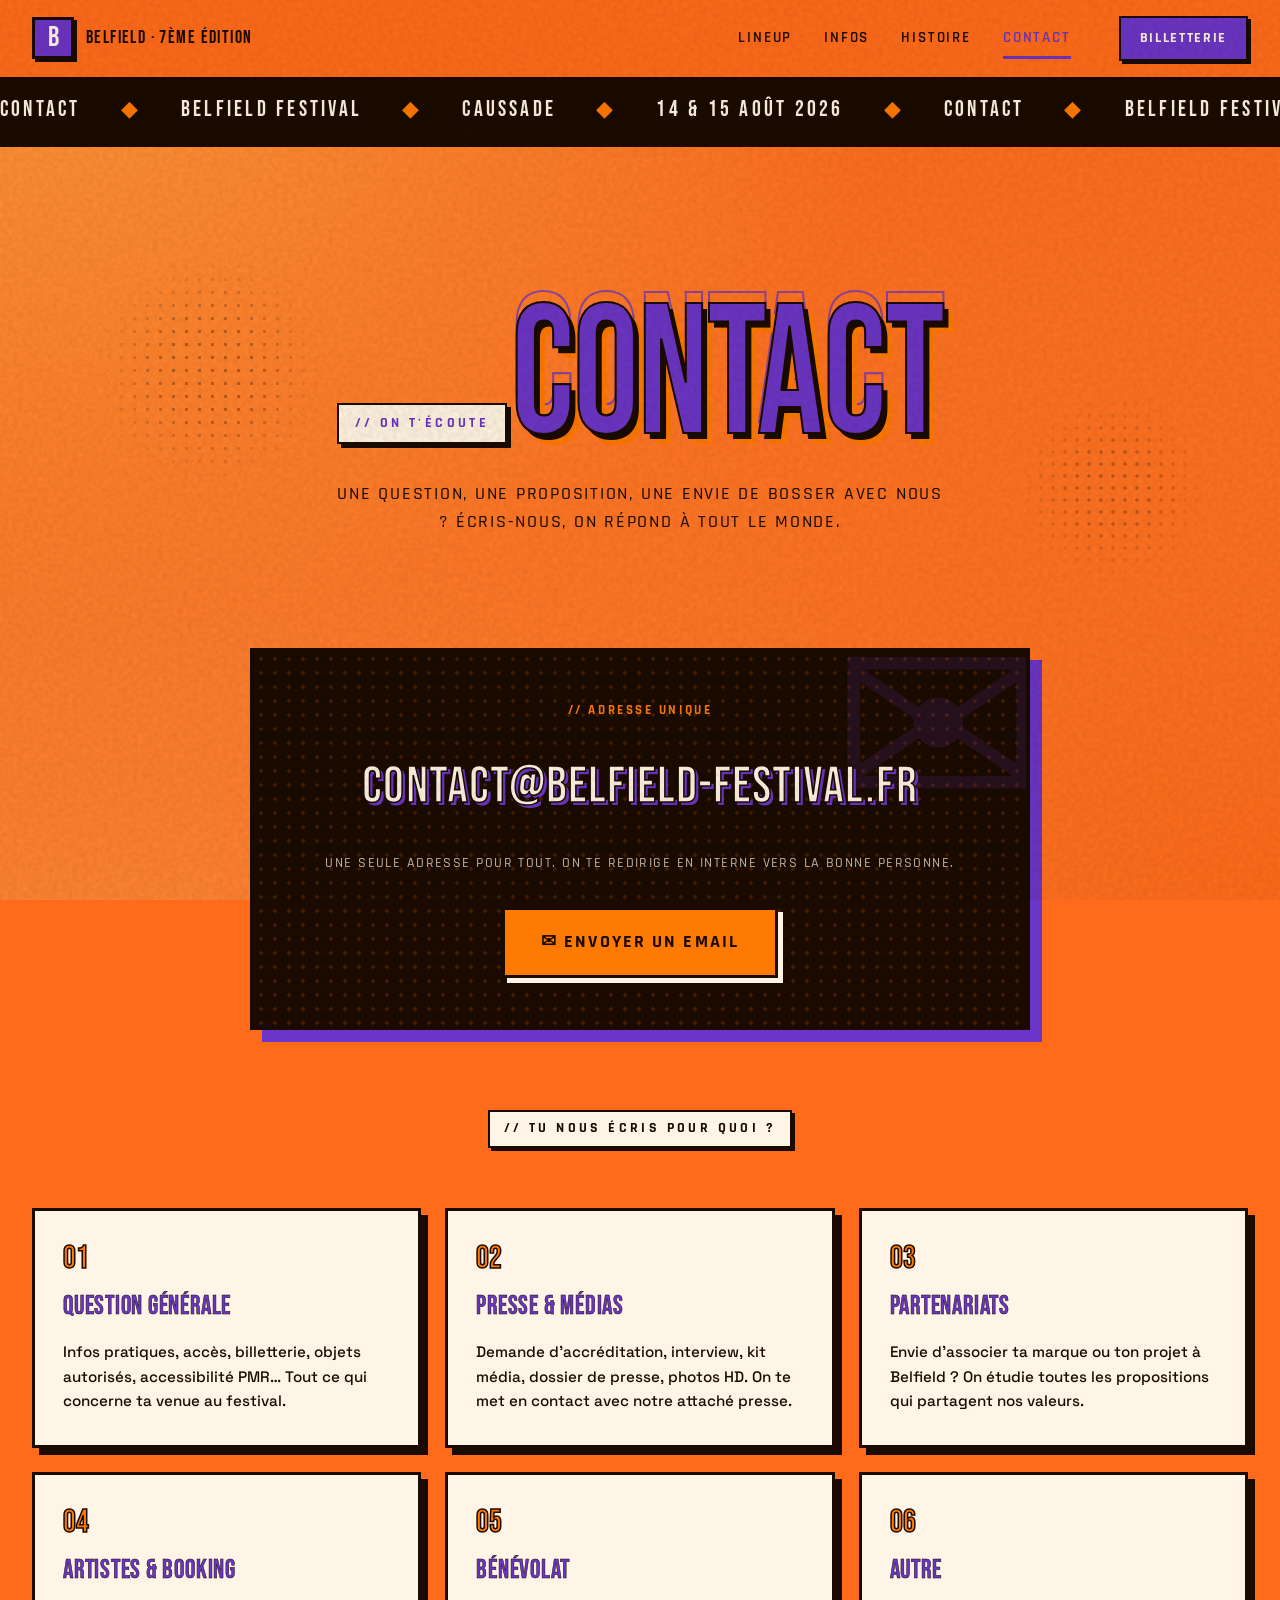
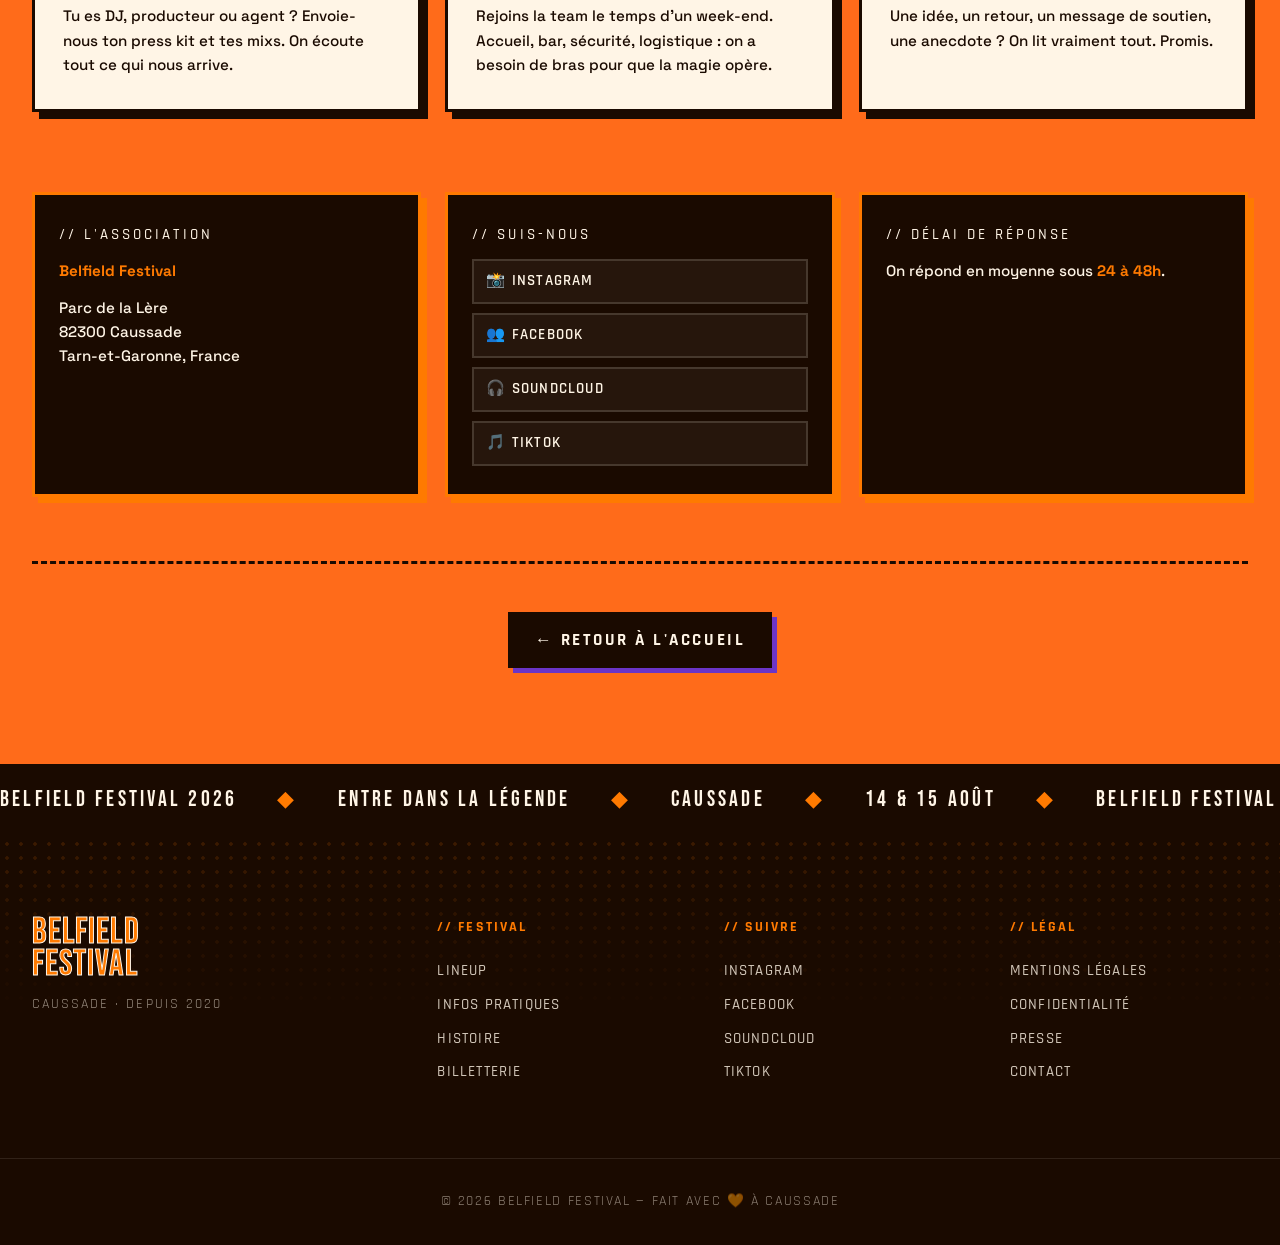
==== pages/contact.html @ ec62255e "SEO & new artistes" ====
<!DOCTYPE html>
<html lang="fr">
<head>
  <meta charset="UTF-8" />
  <meta name="viewport" content="width=device-width, initial-scale=1.0" />

  <!-- SEO Core -->
  <title>Contact Belfield Festival — Presse, partenariats & infos</title>
  <meta name="description" content="Contacte l'équipe du Belfield Festival : presse, partenariats, bookings artistes ou questions générales sur l'édition 2026 à Caussade. On te répond vite." />
  <meta name="robots" content="index, follow" />
  <link rel="canonical" href="https://belfield-festival.fr/pages/contact.html" />

  <!-- Open Graph -->
  <meta property="og:title" content="Contact Belfield Festival — Presse, partenariats & infos" />
  <meta property="og:description" content="Une question, un projet, un partenariat ? Contacte l'équipe du Belfield Festival 2026 à Caussade." />
  <meta property="og:image" content="https://belfield-festival.fr/affiche-og.jpg" />
  <meta property="og:url" content="https://belfield-festival.fr/pages/contact.html" />
  <meta property="og:type" content="website" />
  <meta property="og:site_name" content="Belfield Festival" />
  <meta property="og:locale" content="fr_FR" />

  <!-- Twitter Card -->
  <meta name="twitter:card" content="summary_large_image" />
  <meta name="twitter:title" content="Contact Belfield Festival — Presse, partenariats & infos" />
  <meta name="twitter:description" content="Une question, un projet, un partenariat ? Contacte l'équipe du Belfield Festival 2026." />
  <meta name="twitter:image" content="https://belfield-festival.fr/affiche-og.jpg" />

  <meta name="theme-color" content="#FF7A00" />
  <link rel="icon" type="image/png" href="/images/BELFIELD_logoGoogle.png" />
  <link rel="shortcut icon" type="image/png" href="/images/BELFIELD_logoGoogle.png" />
  <link rel="apple-touch-icon" href="/images/BELFIELD_logoGoogle.png" />

  <link rel="preconnect" href="https://fonts.googleapis.com" />
  <link rel="preconnect" href="https://fonts.gstatic.com" crossorigin />
  <link href="https://fonts.googleapis.com/css2?family=Bebas+Neue&family=Rajdhani:wght@500;600;700&family=Space+Grotesk:wght@400;500;600;700&display=swap" rel="stylesheet" />
  <link rel="stylesheet" href="../styles.css" />
  <link rel="stylesheet" href="contact.css" />

  <script type="application/ld+json">
  {
    "@context": "https://schema.org",
    "@type": "BreadcrumbList",
    "itemListElement": [
      { "@type": "ListItem", "position": 1, "name": "Accueil", "item": "https://belfield-festival.fr/" },
      { "@type": "ListItem", "position": 2, "name": "Contact", "item": "https://belfield-festival.fr/pages/contact.html" }
    ]
  }
  </script>
</head>
<body class="contact-page">

  <div class="grain" aria-hidden="true"></div>

  <!-- Header -->
  <header class="site-header scrolled" id="header">
    <a href="../index.html" class="logo">
      <span class="logo-mark">B</span>
      <span class="logo-text">Belfield · 7ème Édition</span>
    </a>
    <nav class="nav" id="nav">
      <a href="../index.html#lineup">Lineup</a>
      <a href="infos.html">Infos</a>
      <a href="histoire.html">Histoire</a>
      <a href="contact.html" class="active">Contact</a>
    </nav>
    <a href="https://shotgun.live/fr/festivals/belfield-festival-2026" class="btn btn-primary btn-sm">Billetterie</a>
    <button class="burger" aria-label="Menu" id="burger">
      <span></span><span></span><span></span>
    </button>
  </header>

  <!-- Top marquee -->
  <div class="marquee marquee-top" aria-hidden="true">
    <div class="marquee-track">
      <span>Contact</span><span class="dot">◆</span>
      <span>Belfield Festival</span><span class="dot">◆</span>
      <span>Caussade</span><span class="dot">◆</span>
      <span>14 & 15 Août 2026</span><span class="dot">◆</span>
      <span>Contact</span><span class="dot">◆</span>
      <span>Belfield Festival</span><span class="dot">◆</span>
      <span>Caussade</span><span class="dot">◆</span>
      <span>14 & 15 Août 2026</span><span class="dot">◆</span>
    </div>
  </div>

  <!-- Hero contact -->
  <section class="contact-hero">
    <div class="container narrow">
      <p class="eyebrow">// On t'écoute</p>
      <h1 class="contact-title">
        <span class="title-ghost">Contact</span>
        <span class="title-main">Contact</span>
      </h1>
      <p class="contact-subtitle">Une question, une proposition, une envie de bosser avec nous ? Écris-nous, on répond à tout le monde.</p>
    </div>
  </section>

  <!-- Mail card + reasons -->
  <section class="contact-main">
    <div class="container">

      <div class="mail-card">
        <div class="mail-card-inner">
          <p class="mail-eyebrow">// Adresse unique</p>
          <a href="mailto:contact@belfield-festival.fr" class="mail-link">
            contact@belfield-festival.fr
          </a>
          <p class="mail-note">Une seule adresse pour tout. On te redirige en interne vers la bonne personne.</p>
          <a href="mailto:contact@belfield-festival.fr" class="btn btn-primary btn-lg">✉ Envoyer un email</a>
        </div>
      </div>

      <div class="reasons-header">
        <p class="section-label">// Tu nous écris pour quoi ?</p>
      </div>

      <div class="reasons-grid">
        <article class="reason-card">
          <div class="reason-num">01</div>
          <h3>Question générale</h3>
          <p>Infos pratiques, accès, billetterie, objets autorisés, accessibilité PMR… Tout ce qui concerne ta venue au festival.</p>
        </article>

        <article class="reason-card">
          <div class="reason-num">02</div>
          <h3>Presse &amp; médias</h3>
          <p>Demande d'accréditation, interview, kit média, dossier de presse, photos HD. On te met en contact avec notre attaché presse.</p>
        </article>

        <article class="reason-card">
          <div class="reason-num">03</div>
          <h3>Partenariats</h3>
          <p>Envie d'associer ta marque ou ton projet à Belfield ? On étudie toutes les propositions qui partagent nos valeurs.</p>
        </article>

        <article class="reason-card">
          <div class="reason-num">04</div>
          <h3>Artistes &amp; booking</h3>
          <p>Tu es DJ, producteur ou agent ? Envoie-nous ton press kit et tes mixs. On écoute tout ce qui nous arrive.</p>
        </article>

        <article class="reason-card">
          <div class="reason-num">05</div>
          <h3>Bénévolat</h3>
          <p>Rejoins la team le temps d'un week-end. Accueil, bar, sécurité, logistique : on a besoin de bras pour que la magie opère.</p>
        </article>

        <article class="reason-card">
          <div class="reason-num">06</div>
          <h3>Autre</h3>
          <p>Une idée, un retour, un message de soutien, une anecdote ? On lit vraiment tout. Promis.</p>
        </article>
      </div>

      <!-- Infos pratiques asso + socials -->
      <div class="contact-extras">
        <div class="extra-card">
          <p class="extra-title">// L'association</p>
          <p><strong>Belfield Festival</strong></p>
          <p>Parc de la Lère<br/>82300 Caussade<br/>Tarn-et-Garonne, France</p>
        </div>

        <div class="extra-card">
          <p class="extra-title">// Suis-nous</p>
          <div class="socials">
            <a href="https://www.instagram.com/belfield.festival/" target="_blank" rel="noopener">📸 Instagram</a>
            <a href="https://www.facebook.com/p/Belfield-Events-100092731103925/" target="_blank" rel="noopener">👥 Facebook</a>
            <a href="#" target="_blank" rel="noopener">🎧 SoundCloud</a>
            <a href="#" target="_blank" rel="noopener">🎵 TikTok</a>
          </div>
        </div>

        <div class="extra-card">
          <p class="extra-title">// Délai de réponse</p>
          <p>On répond en moyenne sous <strong>24 à 48h</strong>.</p>
        </div>
      </div>

      <div class="contact-footer-note">
        <a href="../index.html" class="link-arrow">← Retour à l'accueil</a>
      </div>

    </div>
  </section>

  <!-- Marquee bottom -->
  <div class="marquee marquee-bottom" aria-hidden="true">
    <div class="marquee-track">
      <span>Belfield Festival 2026</span><span class="dot">◆</span>
      <span>Entre dans la légende</span><span class="dot">◆</span>
      <span>Caussade</span><span class="dot">◆</span>
      <span>14 & 15 Août</span><span class="dot">◆</span>
      <span>Belfield Festival 2026</span><span class="dot">◆</span>
      <span>Entre dans la légende</span><span class="dot">◆</span>
      <span>Caussade</span><span class="dot">◆</span>
      <span>14 & 15 Août</span><span class="dot">◆</span>
    </div>
  </div>

  <!-- Footer -->
  <footer class="site-footer">
    <div class="container footer-grid">
      <div class="footer-brand">
        <p class="footer-logo">Belfield<br/>Festival</p>
        <p class="footer-tag">Caussade · depuis 2020</p>
      </div>
      <div>
        <p class="footer-title">// Festival</p>
        <a href="../index.html#lineup">Lineup</a>
        <a href="infos.html">Infos pratiques</a>
        <a href="histoire.html">Histoire</a>
        <a href="https://shotgun.live/fr/festivals/belfield-festival-2026">Billetterie</a>
      </div>
      <div>
        <p class="footer-title">// Suivre</p>
        <a href="https://www.instagram.com/belfield.festival/">Instagram</a>
        <a href="https://www.facebook.com/p/Belfield-Events-100092731103925/">Facebook</a>
        <a href="#">SoundCloud</a>
        <a href="#">TikTok</a>
      </div>
      <div>
        <p class="footer-title">// Légal</p>
        <a href="mentions-legales.html">Mentions légales</a>
        <a href="mentions-legales.html#confidentialite">Confidentialité</a>
        <a href="presse.html">Presse</a>
        <a href="contact.html">Contact</a>
      </div>
    </div>
    <div class="footer-bottom">
      <p>© 2026 Belfield Festival — Fait avec 🧡 à Caussade</p>
    </div>
  </footer>

  <script>
    const header = document.getElementById('header');
    window.addEventListener('scroll', () => {
      header.classList.toggle('scrolled', window.scrollY > 20);
    });
    const burger = document.getElementById('burger');
    const nav = document.getElementById('nav');
    burger.addEventListener('click', () => {
      nav.classList.toggle('open');
      burger.classList.toggle('open');
    });
    nav.addEventListener('click', e => {
      if (e.target.tagName === 'A') { nav.classList.remove('open'); burger.classList.remove('open'); }
    });
  </script>
</body>
</html>
---- styles.css ----
:root {
  --color-primary: #FF7A00;
  --color-primary-dark: #FF6B1A;
  --color-primary-light: #FF9A3C;
  --color-secondary: #6B35C8;
  --color-secondary-deep: #4A1B8F;
  --color-bg: #FF6B1A;
  --color-bg-warm: #FF8533;
  --color-cream: #FFF5E6;
  --color-cream-dark: #FFE8C7;
  --color-ink: #1A0A00;
  --color-text-muted: rgba(26, 10, 0, 0.65);

  --font-display: 'Bebas Neue', 'Rajdhani', 'Impact', sans-serif;
  --font-accent: 'Rajdhani', sans-serif;
  --font-body: 'Space Grotesk', 'Inter', -apple-system, sans-serif;

  --max-width: 1280px;
  --gutter: 2rem;

  --ease: cubic-bezier(0.22, 1, 0.36, 1);
  --bounce: cubic-bezier(0.68, -0.55, 0.27, 1.55);
}

*, *::before, *::after { box-sizing: border-box; }
html { scroll-behavior: smooth; }

body {
  margin: 0;
  font-family: var(--font-body);
  color: var(--color-ink);
  background: var(--color-bg);
  background-image:
    radial-gradient(ellipse at top left, var(--color-primary-light) 0%, transparent 50%),
    radial-gradient(ellipse at bottom right, var(--color-primary-dark) 0%, transparent 60%),
    linear-gradient(180deg, var(--color-bg) 0%, var(--color-bg-warm) 100%);
  background-attachment: fixed;
  font-size: 16px;
  line-height: 1.6;
  -webkit-font-smoothing: antialiased;
  overflow-x: hidden;
}

img { max-width: 100%; display: block; }
a { color: inherit; text-decoration: none; }
button { font-family: inherit; cursor: pointer; border: 0; background: none; }

/* Accessible / SEO text, visually hidden */
.sr-only {
  position: absolute;
  width: 1px;
  height: 1px;
  padding: 0;
  margin: -1px;
  overflow: hidden;
  clip: rect(0, 0, 0, 0);
  white-space: nowrap;
  border: 0;
}

/* ============ Grain overlay ============ */
.grain {
  position: fixed;
  inset: 0;
  pointer-events: none;
  z-index: 200;
  opacity: 0.18;
  mix-blend-mode: multiply;
  background-image: url("data:image/svg+xml,%3Csvg viewBox='0 0 200 200' xmlns='http://www.w3.org/2000/svg'%3E%3Cfilter id='n'%3E%3CfeTurbulence type='fractalNoise' baseFrequency='0.9' numOctaves='3' stitchTiles='stitch'/%3E%3CfeColorMatrix values='0 0 0 0 0.1 0 0 0 0 0.04 0 0 0 0 0 0 0 0 0.8 0'/%3E%3C/filter%3E%3Crect width='100%25' height='100%25' filter='url(%23n)'/%3E%3C/svg%3E");
}

/* ============ Halftone patterns ============ */
.halftone {
  position: absolute;
  pointer-events: none;
  background-image: radial-gradient(circle, var(--color-ink) 1.8px, transparent 2px);
  background-size: 12px 12px;
  opacity: 0.35;
  z-index: 1;
}
.halftone-tl {
  top: -20px; left: -20px;
  width: 45%;
  height: 180px;
  mask-image: linear-gradient(135deg, black 0%, transparent 80%);
  -webkit-mask-image: linear-gradient(135deg, black 0%, transparent 80%);
}
.halftone-br {
  bottom: 0; right: 0;
  width: 40%;
  height: 200px;
  mask-image: linear-gradient(-45deg, black 0%, transparent 80%);
  -webkit-mask-image: linear-gradient(-45deg, black 0%, transparent 80%);
}
.halftone-tickets {
  top: 0; right: 0;
  width: 50%;
  height: 100%;
  opacity: 0.15;
  background-image: radial-gradient(circle, var(--color-cream) 1.8px, transparent 2px);
  mask-image: linear-gradient(-45deg, black 0%, transparent 70%);
  -webkit-mask-image: linear-gradient(-45deg, black 0%, transparent 70%);
}

.container {
  max-width: var(--max-width);
  margin: 0 auto;
  padding: 0 var(--gutter);
  position: relative;
}
.container.narrow { max-width: 880px; }
.center { text-align: center; }

/* ============ Typography ============ */
.section-label {
  font-family: var(--font-accent);
  font-size: 0.85rem;
  font-weight: 700;
  text-transform: uppercase;
  letter-spacing: 0.25em;
  color: var(--color-ink);
  margin: 0 0 1.25rem;
  display: inline-block;
  padding: 0.4rem 0.9rem;
  background: var(--color-cream);
  border: 2px solid var(--color-ink);
  box-shadow: 3px 3px 0 var(--color-ink);
}
.section-label.gold {
  color: var(--color-primary);
  background: var(--color-ink);
  border-color: var(--color-primary);
  box-shadow: 3px 3px 0 var(--color-primary);
}

.section-title {
  font-family: var(--font-display);
  font-size: clamp(3rem, 7vw, 6rem);
  line-height: 0.88;
  letter-spacing: 0.01em;
  margin: 0 0 2rem;
  font-weight: 400;
  color: var(--color-secondary);
  text-transform: uppercase;
  -webkit-text-stroke: 2px var(--color-ink);
  text-shadow:
    4px 4px 0 var(--color-ink),
    8px 8px 0 var(--color-primary);
}
.section-title.huge { font-size: clamp(3.5rem, 9vw, 8rem); }
.section-title.light {
  color: var(--color-cream);
  text-shadow: 4px 4px 0 var(--color-secondary-deep);
}

.lead {
  font-size: 1.15rem;
  line-height: 1.65;
  color: var(--color-ink);
  margin: 0 0 1.5rem;
  font-weight: 500;
}
.lead.light { color: var(--color-cream); }
.lead strong { color: var(--color-secondary); font-weight: 700; }

.eyebrow {
  font-family: var(--font-accent);
  font-size: 0.85rem;
  font-weight: 700;
  text-transform: uppercase;
  letter-spacing: 0.25em;
  margin: 0 0 2rem;
  color: var(--color-secondary);
  display: inline-block;
  padding: 0.5rem 1rem;
  background: var(--color-cream);
  border: 2px solid var(--color-ink);
  box-shadow: 4px 4px 0 var(--color-ink);
}

.section-header { margin-bottom: 3.5rem; }
.section-footer { margin-top: 3rem; text-align: center; }

.link-arrow {
  font-family: var(--font-accent);
  font-weight: 700;
  font-size: 1.05rem;
  text-transform: uppercase;
  letter-spacing: 0.15em;
  padding: 0.75rem 1.5rem;
  background: var(--color-ink);
  color: var(--color-cream);
  border: 3px solid var(--color-ink);
  box-shadow: 5px 5px 0 var(--color-secondary);
  display: inline-block;
  transition: all 0.2s var(--ease);
}
.link-arrow:hover {
  transform: translate(-2px, -2px);
  box-shadow: 7px 7px 0 var(--color-secondary);
}

/* ============ Buttons ============ */
.btn {
  display: inline-flex;
  align-items: center;
  justify-content: center;
  gap: 0.5rem;
  padding: 1rem 1.75rem;
  font-family: var(--font-accent);
  font-size: 1rem;
  font-weight: 700;
  text-transform: uppercase;
  letter-spacing: 0.12em;
  border: 3px solid var(--color-ink);
  transition: all 0.2s var(--ease);
  white-space: nowrap;
  position: relative;
}
.btn-sm { padding: 0.6rem 1.2rem; font-size: 0.85rem; border-width: 2px; }
.btn-lg { padding: 1.15rem 2.25rem; font-size: 1.1rem; }

.btn-primary {
  background: var(--color-secondary);
  color: var(--color-cream);
  box-shadow: 5px 5px 0 var(--color-ink);
}
.btn-primary:hover {
  transform: translate(-2px, -2px);
  box-shadow: 7px 7px 0 var(--color-ink);
}
.btn-primary.btn-sm { box-shadow: 3px 3px 0 var(--color-ink); }
.btn-primary.btn-sm:hover { box-shadow: 5px 5px 0 var(--color-ink); }

.btn-outline {
  background: transparent;
  color: var(--color-ink);
  box-shadow: 5px 5px 0 var(--color-secondary);
}
.btn-outline:hover {
  background: var(--color-ink);
  color: var(--color-cream);
  transform: translate(-2px, -2px);
  box-shadow: 7px 7px 0 var(--color-secondary);
}

.btn-accent {
  background: var(--color-primary);
  color: var(--color-ink);
  box-shadow: 5px 5px 0 var(--color-cream);
}
.btn-accent:hover {
  transform: translate(-2px, -2px);
  box-shadow: 7px 7px 0 var(--color-cream);
}

/* ============ Header ============ */
.site-header {
  position: fixed;
  top: 0; left: 0; right: 0;
  z-index: 100;
  display: flex;
  align-items: center;
  justify-content: space-between;
  gap: 1.5rem;
  padding: 1rem var(--gutter);
  transition: all 0.3s var(--ease);
}
.site-header.scrolled {
  background: var(--color-bg);
  border-bottom: 3px solid var(--color-ink);
  padding: 0.6rem var(--gutter);
  box-shadow: 0 4px 0 rgba(26, 10, 0, 0.15);
}

.logo {
  display: flex;
  align-items: center;
  gap: 0.75rem;
}
.logo-mark {
  width: 42px; height: 42px;
  display: inline-flex;
  align-items: center; justify-content: center;
  background: var(--color-secondary);
  color: var(--color-cream);
  font-family: var(--font-display);
  font-size: 1.75rem;
  border: 3px solid var(--color-ink);
  box-shadow: 3px 3px 0 var(--color-ink);
}
.logo-text {
  font-family: var(--font-display);
  font-size: 1.1rem;
  letter-spacing: 0.08em;
  text-transform: uppercase;
  color: var(--color-ink);
}

.nav {
  display: flex;
  gap: 2rem;
  margin-left: auto;
  margin-right: 1.5rem;
}
.nav a {
  font-family: var(--font-accent);
  font-size: 0.95rem;
  font-weight: 600;
  text-transform: uppercase;
  letter-spacing: 0.12em;
  padding: 0.4rem 0;
  position: relative;
  color: var(--color-ink);
}
.nav a::after {
  content: '';
  position: absolute;
  left: 0; bottom: -2px;
  width: 0; height: 3px;
  background: var(--color-secondary);
  transition: width 0.3s var(--ease);
}
.nav a:hover::after { width: 100%; }

.burger {
  display: none;
  flex-direction: column;
  gap: 5px;
  width: 32px;
  padding: 4px;
  z-index: 102;
}
.burger span {
  height: 3px;
  background: var(--color-ink);
  width: 100%;
  transition: all 0.3s var(--ease);
}
.burger.open span:nth-child(1) { transform: translateY(8px) rotate(45deg); }
.burger.open span:nth-child(2) { opacity: 0; }
.burger.open span:nth-child(3) { transform: translateY(-8px) rotate(-45deg); }

/* ============ Marquee ============ */
.marquee {
  padding: 1rem 0;
  overflow: hidden;
  background: var(--color-ink);
  color: var(--color-cream);
  border-top: 3px solid var(--color-ink);
  border-bottom: 3px solid var(--color-ink);
  position: relative;
  z-index: 5;
}
.marquee-top { margin-top: 74px; }
.marquee-purple {
  background: var(--color-secondary);
  color: var(--color-cream);
}
.marquee-bottom { background: var(--color-ink); }

.marquee-track {
  display: flex;
  gap: 2.5rem;
  white-space: nowrap;
  animation: scroll 35s linear infinite;
  font-family: var(--font-display);
  font-size: 1.35rem;
  letter-spacing: 0.15em;
  text-transform: uppercase;
  width: max-content;
}
.marquee-track.reverse { animation-direction: reverse; animation-duration: 40s; }
.marquee-track span { flex-shrink: 0; }
.marquee-track .dot { color: var(--color-primary); }
.marquee-purple .marquee-track .dot { color: var(--color-primary-light); }

@keyframes scroll {
  from { transform: translateX(0); }
  to { transform: translateX(-50%); }
}

/* ============ HERO ============ */
.hero {
  position: relative;
  min-height: calc(100vh - 130px);
  display: flex;
  align-items: center;
  padding: 4rem var(--gutter) 6rem;
  max-width: var(--max-width);
  margin: 0 auto;
  overflow: visible;
}
.hero-content {
  position: relative;
  z-index: 3;
  max-width: 900px;
  margin: 0 auto;
  text-align: center;
  width: 100%;
}

.hero-title {
  position: relative;
  margin: 0 0 3rem;
  line-height: 0.82;
  display: flex;
  flex-direction: column;
  align-items: center;
}
.title-ghost, .title-main {
  font-family: var(--font-display);
  font-size: clamp(4rem, 16vw, 13rem);
  font-weight: 400;
  letter-spacing: -0.01em;
  text-transform: uppercase;
  display: block;
  transform: scaleY(1.15);
  transform-origin: center;
}
.title-ghost {
  color: transparent;
  -webkit-text-stroke: 2px var(--color-secondary);
  position: absolute;
  top: 0;
  opacity: 0.6;
}
.title-ghost:nth-of-type(1) { transform: scaleY(1.15) translateY(-18px); }
.title-ghost:nth-of-type(2) { transform: scaleY(1.15) translateY(-9px); opacity: 0.8; }
.title-main {
  color: var(--color-secondary);
  position: relative;
  -webkit-text-stroke: 2px var(--color-ink);
  text-shadow: 6px 6px 0 var(--color-ink);
}
.title-sub {
  font-family: var(--font-display);
  font-size: clamp(1.5rem, 3.5vw, 3rem);
  color: var(--color-secondary);
  letter-spacing: 0.25em;
  text-transform: uppercase;
  margin-top: 0.5rem;
  -webkit-text-stroke: 1.5px var(--color-ink);
  text-shadow: 3px 3px 0 var(--color-ink);
}

.hero-meta {
  display: inline-flex;
  align-items: stretch;
  gap: 2rem;
  padding: 1.25rem 2rem;
  background: var(--color-cream);
  border: 3px solid var(--color-ink);
  box-shadow: 6px 6px 0 var(--color-secondary);
  margin-bottom: 3rem;
}
.meta-block {
  display: flex;
  flex-direction: column;
  align-items: flex-start;
  text-align: left;
}
.meta-label {
  font-family: var(--font-accent);
  font-size: 0.7rem;
  font-weight: 700;
  text-transform: uppercase;
  letter-spacing: 0.2em;
  color: var(--color-primary);
}
.meta-value {
  font-family: var(--font-display);
  font-size: 1.4rem;
  color: var(--color-ink);
  letter-spacing: 0.05em;
  margin-top: 0.1rem;
}
.meta-divider {
  width: 2px;
  background: var(--color-ink);
  opacity: 0.2;
}

.hero-actions {
  display: flex;
  gap: 1.25rem;
  flex-wrap: wrap;
  justify-content: center;
}

/* Decorative hero elements */
.orange {
  position: absolute;
  z-index: 1;
  animation: float 8s ease-in-out infinite;
}
.orange-left {
  width: 200px; height: 200px;
  left: -60px;
  top: 45%;
  transform: rotate(-15deg);
}
@keyframes float {
  0%, 100% { transform: translateY(0) rotate(-15deg); }
  50% { transform: translateY(-15px) rotate(-10deg); }
}

.goose {
  position: absolute;
  z-index: 2;
  cursor: pointer;
  transition: transform 0.3s var(--ease);
}
.goose:hover { transform: translateY(-5px) rotate(-5deg); }
.goose.honk { animation: honk 0.6s var(--bounce); }
@keyframes honk {
  0%, 100% { transform: translateY(0) rotate(0); }
  25% { transform: translateY(-20px) rotate(-10deg); }
  50% { transform: translateY(-10px) rotate(10deg); }
  75% { transform: translateY(-15px) rotate(-5deg); }
}
.goose-hero {
  width: 140px;
  right: 5%;
  bottom: 8%;
  transform: rotate(8deg);
}
.goose-hero:hover { transform: rotate(8deg) translateY(-5px); }
.goose-news {
  width: 110px;
  left: 8%;
  top: 20%;
  transform: rotate(-10deg);
  opacity: 0.8;
}

/* ============ Countdown ============ */
.countdown-section {
  padding: 5rem 0;
  background: var(--color-ink);
  color: var(--color-cream);
  text-align: center;
  position: relative;
  border-top: 3px solid var(--color-ink);
  border-bottom: 3px solid var(--color-ink);
}
.countdown {
  display: flex;
  align-items: stretch;
  gap: 1.25rem;
  justify-content: center;
  flex-wrap: wrap;
  margin-top: 2rem;
}
.cd-unit {
  background: var(--color-cream);
  color: var(--color-ink);
  border: 3px solid var(--color-primary);
  box-shadow: 6px 6px 0 var(--color-secondary);
  padding: 1.5rem 1.75rem;
  min-width: 140px;
  transition: transform 0.3s var(--ease);
}
.cd-unit:hover { transform: translate(-3px, -3px); box-shadow: 9px 9px 0 var(--color-secondary); }
.cd-num {
  display: block;
  font-family: var(--font-display);
  font-size: clamp(3rem, 6vw, 4.75rem);
  line-height: 0.9;
  color: var(--color-secondary);
  font-variant-numeric: tabular-nums;
  text-shadow: 3px 3px 0 var(--color-primary);
}
.cd-label {
  display: block;
  font-family: var(--font-accent);
  font-size: 0.75rem;
  font-weight: 700;
  text-transform: uppercase;
  letter-spacing: 0.2em;
  margin-top: 0.75rem;
  color: var(--color-ink);
}

/* ============ Intro ============ */
.intro {
  padding: 7rem 0 5rem;
  text-align: center;
  position: relative;
}
.intro .section-title { text-align: center; }

.stages {
  display: grid;
  grid-template-columns: 1fr 1fr;
  gap: 1.75rem;
  margin: 4rem 0;
}
.stage {
  background: var(--color-ink);
  border: 3px solid var(--color-ink);
  box-shadow: 8px 8px 0 var(--color-ink);
  text-align: left;
  transition: transform 0.3s var(--ease), box-shadow 0.3s var(--ease);
  position: relative;
  overflow: hidden;
  min-height: 440px;
  display: flex;
  flex-direction: column;
  justify-content: flex-end;
}
.stage:hover {
  transform: translate(-4px, -4px);
  box-shadow: 12px 12px 0 var(--color-ink);
}
.stage-main { box-shadow: 8px 8px 0 var(--color-secondary); }
.stage-main:hover { box-shadow: 12px 12px 0 var(--color-secondary); }
.stage-quercy { box-shadow: 8px 8px 0 var(--color-primary); }
.stage-quercy:hover { box-shadow: 12px 12px 0 var(--color-primary); }

.stage-slider {
  position: absolute;
  inset: 0;
  overflow: hidden;
  z-index: 0;
}
.stage-track {
  display: flex;
  height: 100%;
  width: 100%;
  transition: transform 0.7s var(--ease);
}
.stage-slide {
  flex: 0 0 100%;
  width: 100%;
  height: 100%;
  position: relative;
}
.stage-slide img {
  width: 100%;
  height: 100%;
  object-fit: cover;
  filter: saturate(1.1) contrast(1.05);
  display: block;
}
.stage-overlay {
  position: absolute;
  inset: 0;
  background:
    linear-gradient(180deg, rgba(26,10,0,0.15) 0%, rgba(26,10,0,0.55) 55%, rgba(26,10,0,0.92) 100%),
    radial-gradient(circle at center, transparent 40%, rgba(107,53,200,0.25) 100%);
  pointer-events: none;
}
.stage-slider::after {
  content: '';
  position: absolute;
  inset: 0;
  background-image: radial-gradient(circle, var(--color-ink) 1px, transparent 1.5px);
  background-size: 6px 6px;
  opacity: 0.35;
  mix-blend-mode: multiply;
  pointer-events: none;
}

.stage-content {
  position: relative;
  z-index: 2;
  padding: 2.5rem 2rem 1.5rem;
  color: var(--color-cream);
}
.stage-tag {
  font-family: var(--font-accent);
  font-size: 0.85rem;
  font-weight: 700;
  text-transform: uppercase;
  letter-spacing: 0.15em;
  color: var(--color-primary);
  margin-bottom: 1rem;
  display: inline-block;
  padding: 0.35rem 0.75rem;
  background: var(--color-ink);
  border: 2px solid var(--color-primary);
}
.stage h3 {
  font-family: var(--font-display);
  font-size: clamp(2.5rem, 5vw, 3.75rem);
  letter-spacing: 0.02em;
  margin: 0 0 1rem;
  font-weight: 400;
  color: var(--color-cream);
  text-transform: uppercase;
  -webkit-text-stroke: 2px var(--color-ink);
  text-shadow: 4px 4px 0 var(--color-secondary), 8px 8px 0 var(--color-ink);
  line-height: 0.9;
}
.stage-main .stage h3 { text-shadow: 4px 4px 0 var(--color-secondary), 8px 8px 0 var(--color-ink); }
.stage-quercy .stage-content h3 { text-shadow: 4px 4px 0 var(--color-primary), 8px 8px 0 var(--color-ink); }
.stage p {
  color: var(--color-cream);
  margin: 0;
  font-weight: 500;
  max-width: 92%;
  text-shadow: 1px 1px 0 rgba(26,10,0,0.8);
}

.stage-dots {
  position: relative;
  z-index: 2;
  display: flex;
  gap: 0.5rem;
  padding: 0 2rem 1.5rem;
}
.stage-dot {
  width: 28px;
  height: 5px;
  background: rgba(255, 245, 230, 0.35);
  border: 2px solid var(--color-ink);
  padding: 0;
  transition: background 0.3s var(--ease), width 0.3s var(--ease);
}
.stage-dot:hover { background: rgba(255, 245, 230, 0.6); }
.stage-dot.active {
  background: var(--color-primary);
  width: 44px;
}

.manifesto {
  list-style: none;
  padding: 0;
  margin: 3rem auto 0;
  display: flex;
  flex-direction: column;
  gap: 0.75rem;
  max-width: 600px;
}
.manifesto li {
  font-family: var(--font-display);
  font-size: 1.5rem;
  letter-spacing: 0.05em;
  color: var(--color-ink);
  padding: 0.75rem 1rem;
  background: var(--color-cream);
  border: 2px solid var(--color-ink);
  box-shadow: 4px 4px 0 var(--color-secondary);
  text-transform: uppercase;
}

/* ============ Lineup ============ */
.lineup {
  padding: 7rem 0;
  background: var(--color-secondary);
  color: var(--color-cream);
  position: relative;
  border-top: 3px solid var(--color-ink);
  border-bottom: 3px solid var(--color-ink);
}
.lineup::before {
  content: '';
  position: absolute;
  inset: 0;
  background-image: radial-gradient(circle, var(--color-cream) 1px, transparent 1.5px);
  background-size: 24px 24px;
  opacity: 0.08;
  pointer-events: none;
}
.lineup .section-title {
  color: var(--color-cream);
  text-shadow: 4px 4px 0 var(--color-ink), 8px 8px 0 var(--color-primary);
}
.lineup .section-label {
  background: var(--color-primary);
  color: var(--color-ink);
  border-color: var(--color-ink);
  box-shadow: 3px 3px 0 var(--color-ink);
}
.lineup .section-header { text-align: center; }

.lineup .section-header { text-align: center; }
.lineup-intro {
  font-family: var(--font-accent);
  font-size: 1rem;
  color: var(--color-cream);
  margin: 1.5rem auto 0;
  max-width: 560px;
  text-transform: uppercase;
  letter-spacing: 0.1em;
  font-weight: 500;
  opacity: 0.9;
}

.artists-grid {
  display: grid;
  grid-template-columns: repeat(4, 1fr);
  gap: 1.5rem;
  position: relative;
  z-index: 2;
}
.artist-card {
  background: var(--color-cream);
  border: 3px solid var(--color-ink);
  box-shadow: 7px 7px 0 var(--color-primary);
  transition: transform 0.3s var(--ease), box-shadow 0.3s var(--ease);
  overflow: hidden;
  display: flex;
  flex-direction: column;
}
.artist-card:hover {
  transform: translate(-4px, -4px);
  box-shadow: 11px 11px 0 var(--color-primary);
}
.artist-img {
  width: 100%;
  aspect-ratio: 4 / 5;
  background: linear-gradient(135deg, var(--color-secondary-deep), var(--color-secondary));
  position: relative;
  overflow: hidden;
  border-bottom: 3px solid var(--color-ink);
  display: flex;
  align-items: center;
  justify-content: center;
}
.artist-img img {
  width: 100%;
  height: 100%;
  object-fit: fill;
  object-position: center;
  display: block;
  transition: transform 0.6s var(--ease), filter 0.4s var(--ease);
  filter: saturate(1.05);
  background: var(--color-ink);
}
.artist-card:hover .artist-img img { transform: scale(1.06); }
.artist-img::after {
  content: '';
  position: absolute;
  inset: 0;
  background-image: radial-gradient(circle, var(--color-ink) 1px, transparent 1.5px);
  background-size: 8px 8px;
  opacity: 0.25;
  mix-blend-mode: multiply;
  pointer-events: none;
  transition: opacity 0.4s var(--ease);
}
.artist-card:hover .artist-img::after { opacity: 0.15; }

.artist-placeholder {
  font-family: var(--font-display);
  font-size: 8rem;
  color: var(--color-cream);
  opacity: 0.35;
  line-height: 1;
  -webkit-text-stroke: 3px var(--color-ink);
  animation: pulse 2.5s ease-in-out infinite;
}
@keyframes pulse {
  0%, 100% { opacity: 0.35; transform: scale(1); }
  50% { opacity: 0.55; transform: scale(1.05); }
}
.artist-card.coming .artist-img {
  background: repeating-linear-gradient(
    45deg,
    var(--color-secondary-deep),
    var(--color-secondary-deep) 14px,
    var(--color-secondary) 14px,
    var(--color-secondary) 28px
  );
}

.artist-info {
  padding: 0.6rem 0.85rem;
  background: var(--color-cream);
  position: relative;
  display: flex;
  align-items: center;
  justify-content: center;
  gap: 0.6rem;
}
.artist-status {
  display: inline-block;
  font-family: var(--font-accent);
  font-size: 0.65rem;
  font-weight: 700;
  text-transform: uppercase;
  letter-spacing: 0.12em;
  color: var(--color-cream);
  background: var(--color-primary);
  padding: 0.15rem 0.45rem;
  border: 2px solid var(--color-ink);
  margin-bottom: 0;
  flex-shrink: 0;
}
.artist-status.soon {
  background: var(--color-cream);
  color: var(--color-secondary);
  border-color: var(--color-secondary);
}
.artist-card h3 {
  font-family: var(--font-display);
  font-size: 1.6rem;
  margin: 0 0 0.25rem;
  font-weight: 400;
  color: var(--color-secondary);
  letter-spacing: 0.02em;
  text-transform: uppercase;
}
.artist-card p {
  font-family: var(--font-accent);
  font-size: 0.8rem;
  color: var(--color-ink);
  margin: 0;
  text-transform: uppercase;
  letter-spacing: 0.1em;
  font-weight: 700;
  text-align: center;
}

.lineup-more-hint {
  display: flex;
  align-items: center;
  justify-content: center;
  gap: 1.5rem;
  margin-top: 2rem;
  padding: 1rem 0;
  flex-wrap: wrap;
}
.lineup-more-hint p {
  font-family: var(--font-display);
  font-size: clamp(1rem, 2vw, 1.25rem);
  color: var(--color-primary);
  letter-spacing: 0.1em;
  text-transform: uppercase;
  margin: 0;
}
.more-dots {
  font-size: 1.5rem;
  color: var(--color-secondary);
  letter-spacing: 0.2em;
  opacity: 0.7;
}

.lineup-teaser {
  margin-top: 3.5rem;
  padding: 2.5rem 2rem;
  background: var(--color-ink);
  border: 3px solid var(--color-primary);
  box-shadow: 8px 8px 0 var(--color-primary);
  text-align: center;
  position: relative;
  z-index: 2;
}
.teaser-text {
  font-family: var(--font-display);
  font-size: clamp(1.4rem, 3vw, 2rem);
  color: var(--color-cream);
  letter-spacing: 0.05em;
  margin: 0 0 1.5rem;
  line-height: 1.2;
  text-transform: uppercase;
}
.teaser-text strong {
  color: var(--color-primary);
  font-weight: 400;
}
.teaser-socials {
  display: flex;
  gap: 1rem;
  justify-content: center;
  flex-wrap: wrap;
}
.teaser-socials .btn-outline {
  background: var(--color-cream);
  color: var(--color-ink);
  box-shadow: 4px 4px 0 var(--color-primary);
}
.teaser-socials .btn-outline:hover {
  background: var(--color-primary);
  color: var(--color-ink);
  box-shadow: 6px 6px 0 var(--color-cream);
}

/* ============ Tickets banner ============ */
.tickets-banner {
  padding: 7rem 0;
  background: var(--color-ink);
  color: var(--color-cream);
  position: relative;
  overflow: hidden;
  border-top: 3px solid var(--color-ink);
  border-bottom: 3px solid var(--color-ink);
}
.tickets-banner .section-title {
  color: var(--color-primary);
  text-shadow: 4px 4px 0 var(--color-secondary-deep), 8px 8px 0 var(--color-secondary);
}
.pass-types {
  display: flex;
  gap: 1.5rem;
  justify-content: center;
  margin: 3rem 0;
  flex-wrap: wrap;
  position: relative;
  z-index: 2;
}
.pass {
  padding: 1.75rem 2.5rem;
  background: var(--color-cream);
  color: var(--color-ink);
  border: 3px solid var(--color-primary);
  box-shadow: 6px 6px 0 var(--color-secondary);
  min-width: 240px;
  transition: transform 0.3s var(--ease);
}
.pass:hover { transform: translate(-3px, -3px); box-shadow: 9px 9px 0 var(--color-secondary); }
.pass-label {
  font-family: var(--font-display);
  font-size: 1.85rem;
  margin: 0 0 0.5rem;
  letter-spacing: 0.04em;
  color: var(--color-secondary);
  text-transform: uppercase;
}
.pass-price {
  font-family: var(--font-display);
  font-size: 2.25rem;
  color: var(--color-primary);
  margin: 0 0 0.5rem;
  letter-spacing: 0.02em;
  -webkit-text-stroke: 1.5px var(--color-ink);
  text-shadow: 3px 3px 0 var(--color-ink);
  line-height: 1;
}
.price-from {
  display: inline-block;
  font-family: var(--font-accent);
  font-size: 0.7rem;
  font-weight: 700;
  color: var(--color-ink);
  background: var(--color-primary);
  padding: 0.15rem 0.5rem;
  text-transform: uppercase;
  letter-spacing: 0.15em;
  vertical-align: middle;
  margin-right: 0.35rem;
  -webkit-text-stroke: 0;
  text-shadow: none;
  border: 2px solid var(--color-ink);
}
.pass-desc {
  font-family: var(--font-accent);
  font-size: 0.85rem;
  color: var(--color-ink);
  margin: 0;
  text-transform: uppercase;
  letter-spacing: 0.12em;
  font-weight: 600;
}

/* ============ Infos ============ */
.infos {
  padding: 7rem 0;
  position: relative;
}
.infos-grid {
  display: grid;
  grid-template-columns: repeat(4, 1fr);
  gap: 1.5rem;
}
.info-card {
  padding: 2rem 1.5rem;
  background: var(--color-cream);
  border: 3px solid var(--color-ink);
  box-shadow: 6px 6px 0 var(--color-ink);
  transition: transform 0.3s var(--ease), box-shadow 0.3s var(--ease);
  position: relative;
}
.info-card:hover {
  transform: translate(-3px, -3px);
  box-shadow: 9px 9px 0 var(--color-secondary);
}
.info-num {
  font-family: var(--font-display);
  font-size: 2rem;
  color: var(--color-primary);
  margin-bottom: 0.5rem;
  -webkit-text-stroke: 1.5px var(--color-ink);
}
.info-card h3 {
  font-family: var(--font-display);
  font-size: 1.6rem;
  font-weight: 400;
  margin: 0 0 0.75rem;
  color: var(--color-secondary);
  letter-spacing: 0.03em;
  text-transform: uppercase;
}
.info-card p {
  color: var(--color-ink);
  margin: 0;
  font-size: 0.9rem;
  font-weight: 500;
}

/* ============ Sur place preview ============ */
.surplace-preview {
  display: grid;
  grid-template-columns: 1fr 1fr;
  gap: 1.5rem;
  margin-top: 2.5rem;
}
.surplace-preview-card {
  display: flex;
  gap: 1.25rem;
  align-items: flex-start;
  padding: 2rem 1.75rem;
  background: var(--color-ink);
  border: 3px solid var(--color-ink);
  box-shadow: 6px 6px 0 var(--color-secondary);
  transition: transform 0.3s var(--ease), box-shadow 0.3s var(--ease);
}
.surplace-preview-card:hover {
  transform: translate(-3px, -3px);
  box-shadow: 9px 9px 0 var(--color-secondary);
}
.surplace-preview-icon {
  font-size: 2.25rem;
  flex-shrink: 0;
  line-height: 1;
  width: 56px;
  height: 56px;
  display: flex;
  align-items: center;
  justify-content: center;
  background: var(--color-primary);
  border: 3px solid var(--color-ink);
}
.surplace-preview-card h3 {
  font-family: var(--font-display);
  font-size: 1.5rem;
  font-weight: 400;
  margin: 0 0 0.5rem;
  color: var(--color-primary);
  letter-spacing: 0.03em;
  text-transform: uppercase;
}
.surplace-preview-card p {
  color: var(--color-cream);
  margin: 0;
  font-size: 0.9rem;
  font-weight: 500;
  line-height: 1.6;
}

/* ============ Editions ============ */
.editions {
  padding: 7rem 0;
  background: var(--color-secondary-deep);
  color: var(--color-cream);
  position: relative;
  border-top: 3px solid var(--color-ink);
  border-bottom: 3px solid var(--color-ink);
}
.editions .section-title {
  color: var(--color-cream);
  text-shadow: 4px 4px 0 var(--color-ink), 8px 8px 0 var(--color-primary);
}
.editions .section-header { text-align: center; }
.editions .section-label {
  background: var(--color-primary);
  color: var(--color-ink);
}

.gallery {
  display: grid;
  grid-template-columns: repeat(3, 1fr);
  gap: 1.5rem;
}
.gallery-item {
  aspect-ratio: 4 / 3;
  background: linear-gradient(135deg, var(--color-primary), var(--color-primary-dark));
  border: 3px solid var(--color-ink);
  box-shadow: 6px 6px 0 var(--color-primary);
  transition: transform 0.3s var(--ease), box-shadow 0.3s var(--ease);
  position: relative;
  display: flex;
  align-items: center;
  justify-content: center;
  overflow: hidden;
}
.gallery-item::before {
  content: '';
  position: absolute;
  inset: 0;
  background-image: radial-gradient(circle, var(--color-ink) 1.5px, transparent 2px);
  background-size: 12px 12px;
  opacity: 0.3;
  mix-blend-mode: multiply;
  z-index: 1;
}
.gallery-item img {
  position: absolute;
  inset: 0;
  width: 100%;
  height: 100%;
  object-fit: cover;
  z-index: 0;
  transition: transform 0.5s var(--ease), filter 0.3s var(--ease);
  filter: saturate(0.9) contrast(1.05);
}
.gallery-item:hover img {
  transform: scale(1.08);
  filter: saturate(1.1) contrast(1.1);
}
.gallery-item span {
  font-family: var(--font-display);
  font-size: 4rem;
  color: var(--color-cream);
  position: relative;
  z-index: 2;
  -webkit-text-stroke: 2px var(--color-ink);
  text-shadow: 3px 3px 0 var(--color-ink);
}
.gallery-item:hover {
  transform: translate(-3px, -3px);
  box-shadow: 9px 9px 0 var(--color-primary);
}
.gallery-item:nth-child(2) { background: linear-gradient(135deg, var(--color-secondary), var(--color-secondary-deep)); box-shadow: 6px 6px 0 var(--color-secondary); }
.gallery-item:nth-child(2):hover { box-shadow: 9px 9px 0 var(--color-secondary); }
.gallery-item:nth-child(3) { background: linear-gradient(135deg, var(--color-primary), var(--color-secondary)); }
.gallery-item:nth-child(4) { background: linear-gradient(135deg, var(--color-ink), var(--color-secondary-deep)); }
.gallery-item:nth-child(5) { background: linear-gradient(135deg, var(--color-primary-dark), var(--color-ink)); }
.gallery-item:nth-child(6) { background: linear-gradient(135deg, var(--color-secondary), var(--color-primary)); }

/* ============ Newsletter ============ */
.newsletter {
  padding: 7rem 0;
  position: relative;
  text-align: center;
}
.newsletter .section-title { text-align: center; }
.newsletter-form {
  display: flex;
  gap: 0.75rem;
  max-width: 520px;
  margin: 2rem auto 1.5rem;
  flex-wrap: wrap;
}
.newsletter-form input {
  flex: 1;
  min-width: 220px;
  padding: 1rem 1.25rem;
  font-family: var(--font-body);
  font-size: 1rem;
  font-weight: 500;
  border: 3px solid var(--color-ink);
  background: var(--color-cream);
  color: var(--color-ink);
  outline: none;
  box-shadow: 4px 4px 0 var(--color-ink);
  transition: box-shadow 0.2s var(--ease), transform 0.2s var(--ease);
}
.newsletter-form input:focus {
  border-color: var(--color-secondary);
  transform: translate(-2px, -2px);
  box-shadow: 6px 6px 0 var(--color-secondary);
}
.newsletter-form input::placeholder { color: var(--color-text-muted); }
.newsletter-form .hp-field {
  position: absolute;
  left: -9999px;
  width: 1px;
  height: 1px;
  opacity: 0;
  pointer-events: none;
}
.fine-print {
  font-family: var(--font-accent);
  font-size: 0.85rem;
  color: var(--color-ink);
  margin: 1rem 0 0;
  text-transform: uppercase;
  letter-spacing: 0.1em;
  font-weight: 600;
}

/* ============ Footer ============ */
.site-footer {
  background: var(--color-ink);
  color: var(--color-cream);
  padding: 5rem 0 2rem;
  position: relative;
}
.site-footer::before {
  content: '';
  position: absolute;
  top: 0; left: 0; right: 0;
  height: 180px;
  background-image: radial-gradient(circle, var(--color-primary) 1.5px, transparent 2px);
  background-size: 14px 14px;
  opacity: 0.15;
  mask-image: linear-gradient(to bottom, black, transparent);
  -webkit-mask-image: linear-gradient(to bottom, black, transparent);
}
.footer-grid {
  display: grid;
  grid-template-columns: 1.5fr 1fr 1fr 1fr;
  gap: 3rem;
  padding-bottom: 4rem;
  position: relative;
  z-index: 2;
}
.footer-logo {
  font-family: var(--font-display);
  font-size: 2.25rem;
  line-height: 0.9;
  margin: 0 0 0.75rem;
  letter-spacing: 0.03em;
  text-transform: uppercase;
  color: var(--color-primary);
  -webkit-text-stroke: 1px var(--color-cream);
}
.footer-tag {
  font-family: var(--font-accent);
  font-size: 0.85rem;
  color: rgba(255, 245, 230, 0.55);
  margin: 0;
  text-transform: uppercase;
  letter-spacing: 0.15em;
}
.footer-title {
  font-family: var(--font-accent);
  font-size: 0.85rem;
  text-transform: uppercase;
  letter-spacing: 0.15em;
  color: var(--color-primary);
  margin: 0 0 1.25rem;
  font-weight: 700;
}
.site-footer a {
  display: block;
  font-family: var(--font-accent);
  font-size: 0.95rem;
  font-weight: 500;
  color: rgba(255, 245, 230, 0.8);
  margin-bottom: 0.6rem;
  transition: color 0.3s var(--ease), transform 0.3s var(--ease);
  text-transform: uppercase;
  letter-spacing: 0.08em;
}
.site-footer a:hover {
  color: var(--color-primary);
  transform: translateX(4px);
}
.footer-bottom {
  padding-top: 2rem;
  border-top: 1px solid rgba(255, 245, 230, 0.1);
  text-align: center;
  position: relative;
  z-index: 2;
}
.footer-bottom p {
  font-family: var(--font-accent);
  font-size: 0.85rem;
  color: rgba(255, 245, 230, 0.5);
  margin: 0;
  text-transform: uppercase;
  letter-spacing: 0.12em;
}

/* ============ FAQ ============ */
.faq { padding: 6rem 0; position: relative; z-index: 2; }
.faq-list {
  display: flex;
  flex-direction: column;
  gap: 1rem;
  margin-top: 2.5rem;
}
.faq-item {
  background: var(--color-cream);
  border: 3px solid var(--color-ink);
  box-shadow: 5px 5px 0 var(--color-secondary);
  transition: box-shadow 0.2s var(--ease), transform 0.2s var(--ease);
}
.faq-item[open] { box-shadow: 5px 5px 0 var(--color-primary); }
.faq-item summary {
  font-family: var(--font-accent);
  font-weight: 700;
  font-size: 1.15rem;
  text-transform: uppercase;
  letter-spacing: 0.02em;
  color: var(--color-ink);
  padding: 1.15rem 1.4rem;
  cursor: pointer;
  list-style: none;
  display: flex;
  justify-content: space-between;
  align-items: center;
  gap: 1rem;
}
.faq-item summary::-webkit-details-marker { display: none; }
.faq-item summary::after {
  content: "+";
  font-size: 1.6rem;
  line-height: 1;
  color: var(--color-secondary);
  transition: transform 0.2s var(--ease);
}
.faq-item[open] summary::after { transform: rotate(45deg); }
.faq-item p {
  margin: 0;
  padding: 0 1.4rem 1.3rem;
  font-size: 1rem;
  line-height: 1.65;
  color: var(--color-text-muted);
}
.faq-item p strong { color: var(--color-ink); }

/* ============ Responsive ============ */
@media (max-width: 1024px) {
  .artists-grid { grid-template-columns: repeat(2, 1fr); }
  .infos-grid { grid-template-columns: repeat(2, 1fr); }
  .orange-left { width: 140px; height: 140px; left: -40px; }
  .goose-hero { width: 100px; right: 2%; }
}

@media (max-width: 760px) {
  :root { --gutter: 1.25rem; }
  .nav {
    position: fixed;
    inset: 0;
    background: var(--color-bg);
    flex-direction: column;
    align-items: center;
    justify-content: center;
    gap: 2rem;
    padding: 2rem;
    transform: translateX(100%);
    transition: transform 0.4s var(--ease);
    margin: 0;
    z-index: 101;
  }
  .nav.open { transform: translateX(0); }
  .nav a { font-size: 2rem; }
  .burger { display: flex; }
  .logo-text { display: none; }

  .hero { padding: 3rem var(--gutter) 4rem; min-height: auto; }
  .intro, .lineup, .tickets-banner, .infos, .editions, .newsletter, .faq { padding: 5rem 0; }
  .faq-item summary { font-size: 1rem; padding: 1rem 1.1rem; }
  .faq-item p { padding: 0 1.1rem 1.1rem; }

  .section-title { text-shadow: 3px 3px 0 var(--color-ink), 6px 6px 0 var(--color-primary); }
  .hero-meta { flex-direction: column; gap: 1rem; padding: 1rem 1.25rem; }
  .meta-divider { width: 100%; height: 2px; }
  .meta-block { align-items: flex-start; }
  .hero-actions { flex-direction: column; width: 100%; }
  .hero-actions .btn { width: 100%; }

  .stages { grid-template-columns: 1fr; }
  .artists-grid { grid-template-columns: 1fr 1fr; gap: 1rem; }
  .artist-card h3 { font-size: 1.25rem; }
  .artist-placeholder { font-size: 5rem; }
  .lineup-teaser { padding: 2rem 1.25rem; }

  .infos-grid { grid-template-columns: 1fr; }
  .surplace-preview { grid-template-columns: 1fr; }
  .gallery { grid-template-columns: 1fr 1fr; gap: 1rem; }
  .gallery-item span { font-size: 2.5rem; }

  .footer-grid { grid-template-columns: 1fr 1fr; gap: 2rem; padding-bottom: 2.5rem; }

  .cd-unit { min-width: 100px; padding: 1rem 1rem; }
  .countdown { gap: 0.75rem; }

  .pass-types { flex-direction: column; align-items: center; }
  .pass { width: 100%; max-width: 300px; }

  .site-header .btn { display: none; }

  .orange-left { width: 100px; height: 100px; left: -30px; top: 10%; }
  .goose-hero { width: 80px; bottom: 2%; }
  .goose-news { width: 70px; left: 5%; }

  .manifesto li { font-size: 1.1rem; }
}
---- pages/contact.css ----
/* ============ Contact page ============ */

.contact-page .site-header {
  background: var(--color-bg);
  border-bottom: 3px solid var(--color-ink);
}
.contact-page .nav a.active {
  color: var(--color-secondary);
}
.contact-page .nav a.active::after {
  width: 100%;
  background: var(--color-secondary);
}

/* ====== Hero ====== */
.contact-hero {
  padding: 10rem var(--gutter) 4rem;
  text-align: center;
  position: relative;
}
.contact-hero::before {
  content: '';
  position: absolute;
  top: 25%;
  left: 8%;
  width: 220px;
  height: 220px;
  background-image: radial-gradient(circle, var(--color-ink) 1.6px, transparent 2px);
  background-size: 13px 13px;
  opacity: 0.3;
  mask-image: radial-gradient(circle, black 30%, transparent 75%);
  -webkit-mask-image: radial-gradient(circle, black 30%, transparent 75%);
  pointer-events: none;
}
.contact-hero::after {
  content: '';
  position: absolute;
  bottom: 5%;
  right: 6%;
  width: 180px;
  height: 180px;
  background-image: radial-gradient(circle, var(--color-ink) 1.5px, transparent 2px);
  background-size: 12px 12px;
  opacity: 0.25;
  mask-image: radial-gradient(circle, black 30%, transparent 75%);
  -webkit-mask-image: radial-gradient(circle, black 30%, transparent 75%);
  pointer-events: none;
}

.contact-title {
  position: relative;
  display: inline-block;
  margin: 0 0 2rem;
  line-height: 0.85;
}
.contact-title .title-ghost,
.contact-title .title-main {
  font-family: var(--font-display);
  font-size: clamp(4rem, 13vw, 11rem);
  text-transform: uppercase;
  letter-spacing: -0.01em;
  display: block;
  transform: scaleY(1.12);
  transform-origin: center;
  font-weight: 400;
}
.contact-title .title-ghost {
  color: transparent;
  -webkit-text-stroke: 2px var(--color-secondary);
  position: absolute;
  top: 0;
  left: 0;
  right: 0;
  transform: scaleY(1.12) translateY(-10px);
  opacity: 0.75;
}
.contact-title .title-main {
  position: relative;
  color: var(--color-secondary);
  -webkit-text-stroke: 2px var(--color-ink);
  text-shadow: 5px 5px 0 var(--color-ink), 10px 10px 0 var(--color-primary);
}

.contact-subtitle {
  font-family: var(--font-accent);
  font-size: 1.1rem;
  color: var(--color-ink);
  max-width: 620px;
  margin: 0 auto;
  text-transform: uppercase;
  letter-spacing: 0.1em;
  font-weight: 500;
  line-height: 1.6;
}

/* ====== Main content ====== */
.contact-main {
  padding: 3rem 0 6rem;
  position: relative;
}

/* Mail card */
.mail-card {
  max-width: 780px;
  margin: 0 auto 5rem;
  position: relative;
  background: var(--color-ink);
  border: 4px solid var(--color-ink);
  box-shadow: 12px 12px 0 var(--color-secondary);
  transition: transform 0.3s var(--ease), box-shadow 0.3s var(--ease);
  overflow: hidden;
}
.mail-card::before {
  content: '';
  position: absolute;
  inset: 0;
  background-image: radial-gradient(circle, var(--color-primary) 1.5px, transparent 2px);
  background-size: 14px 14px;
  opacity: 0.18;
  pointer-events: none;
}
.mail-card::after {
  content: '✉';
  position: absolute;
  top: -40px;
  right: -20px;
  font-size: 16rem;
  color: var(--color-secondary);
  opacity: 0.15;
  font-family: var(--font-display);
  line-height: 1;
  pointer-events: none;
}
.mail-card:hover {
  transform: translate(-4px, -4px);
  box-shadow: 16px 16px 0 var(--color-secondary);
}
.mail-card-inner {
  position: relative;
  z-index: 2;
  padding: 3rem 2.5rem;
  text-align: center;
}
.mail-eyebrow {
  font-family: var(--font-accent);
  font-size: 0.8rem;
  font-weight: 700;
  text-transform: uppercase;
  letter-spacing: 0.2em;
  color: var(--color-primary);
  margin: 0 0 1.5rem;
}
.mail-link {
  display: inline-block;
  font-family: var(--font-display);
  font-size: clamp(1.75rem, 5vw, 3.25rem);
  color: var(--color-cream);
  letter-spacing: 0.02em;
  text-transform: lowercase;
  margin-bottom: 1.5rem;
  word-break: break-word;
  -webkit-text-stroke: 1.5px var(--color-ink);
  text-shadow: 3px 3px 0 var(--color-secondary);
  transition: color 0.3s var(--ease), transform 0.3s var(--ease);
}
.mail-link:hover {
  color: var(--color-primary);
  transform: translateY(-2px);
}
.mail-note {
  font-family: var(--font-accent);
  font-size: 0.9rem;
  color: rgba(255, 245, 230, 0.75);
  text-transform: uppercase;
  letter-spacing: 0.1em;
  margin: 0 0 2rem;
  font-weight: 500;
}
.mail-card .btn-primary {
  background: var(--color-primary);
  color: var(--color-ink);
  box-shadow: 5px 5px 0 var(--color-cream);
}
.mail-card .btn-primary:hover {
  background: var(--color-cream);
  box-shadow: 7px 7px 0 var(--color-primary);
}

/* Reasons */
.reasons-header {
  text-align: center;
  margin-bottom: 2.5rem;
}

.reasons-grid {
  display: grid;
  grid-template-columns: repeat(3, 1fr);
  gap: 1.5rem;
  margin-bottom: 5rem;
}
.reason-card {
  background: var(--color-cream);
  border: 3px solid var(--color-ink);
  box-shadow: 7px 7px 0 var(--color-ink);
  padding: 2rem 1.75rem;
  transition: transform 0.3s var(--ease), box-shadow 0.3s var(--ease);
  position: relative;
}
.reason-card:hover {
  transform: translate(-4px, -4px);
  box-shadow: 11px 11px 0 var(--color-secondary);
}
.reason-num {
  font-family: var(--font-display);
  font-size: 2rem;
  color: var(--color-primary);
  line-height: 1;
  margin-bottom: 0.75rem;
  -webkit-text-stroke: 1.5px var(--color-ink);
}
.reason-card h3 {
  font-family: var(--font-display);
  font-size: 1.6rem;
  letter-spacing: 0.03em;
  margin: 0 0 0.75rem;
  font-weight: 400;
  color: var(--color-secondary);
  text-transform: uppercase;
  -webkit-text-stroke: 0.5px var(--color-ink);
}
.reason-card p {
  font-size: 0.95rem;
  line-height: 1.6;
  color: var(--color-ink);
  margin: 0;
  font-weight: 500;
}

/* Extras (asso + socials + délais) */
.contact-extras {
  display: grid;
  grid-template-columns: repeat(3, 1fr);
  gap: 1.5rem;
  margin-bottom: 4rem;
}
.extra-card {
  background: var(--color-ink);
  color: var(--color-cream);
  border: 3px solid var(--color-primary);
  box-shadow: 6px 6px 0 var(--color-primary);
  padding: 1.75rem 1.5rem;
  transition: transform 0.3s var(--ease), box-shadow 0.3s var(--ease);
}
.extra-card:hover {
  transform: translate(-3px, -3px);
  box-shadow: 9px 9px 0 var(--color-primary);
}
.extra-title {
  font-family: var(--font-accent);
  font-size: 0.8rem;
  font-weight: 700;
  text-transform: uppercase;
  letter-spacing: 0.2em;
  color: var(--color-primary);
  margin: 0 0 1rem;
}
.extra-card p {
  font-size: 0.95rem;
  line-height: 1.6;
  color: var(--color-cream);
  margin: 0 0 0.75rem;
  font-weight: 500;
}
.extra-card p:last-child { margin-bottom: 0; }
.extra-card strong {
  color: var(--color-primary);
  font-weight: 700;
}

.socials {
  display: flex;
  flex-direction: column;
  gap: 0.6rem;
}
.socials a {
  font-family: var(--font-accent);
  font-size: 0.95rem;
  font-weight: 600;
  color: var(--color-cream);
  text-transform: uppercase;
  letter-spacing: 0.08em;
  padding: 0.5rem 0.75rem;
  background: rgba(255, 245, 230, 0.05);
  border: 2px solid rgba(255, 245, 230, 0.15);
  transition: all 0.2s var(--ease);
}
.socials a:hover {
  background: var(--color-primary);
  color: var(--color-ink);
  border-color: var(--color-ink);
  transform: translateX(4px);
}

.contact-footer-note {
  padding-top: 3rem;
  border-top: 3px dashed var(--color-ink);
  text-align: center;
}

/* ====== Responsive ====== */
@media (max-width: 960px) {
  .reasons-grid { grid-template-columns: repeat(2, 1fr); }
  .contact-extras { grid-template-columns: 1fr; }
}

@media (max-width: 640px) {
  .contact-hero { padding: 8rem var(--gutter) 2.5rem; }
  .reasons-grid { grid-template-columns: 1fr; gap: 1.25rem; }
  .mail-card-inner { padding: 2rem 1.25rem; }
  .mail-link { font-size: 1.5rem; }
  .mail-card::after { font-size: 10rem; top: -20px; right: -10px; }
}
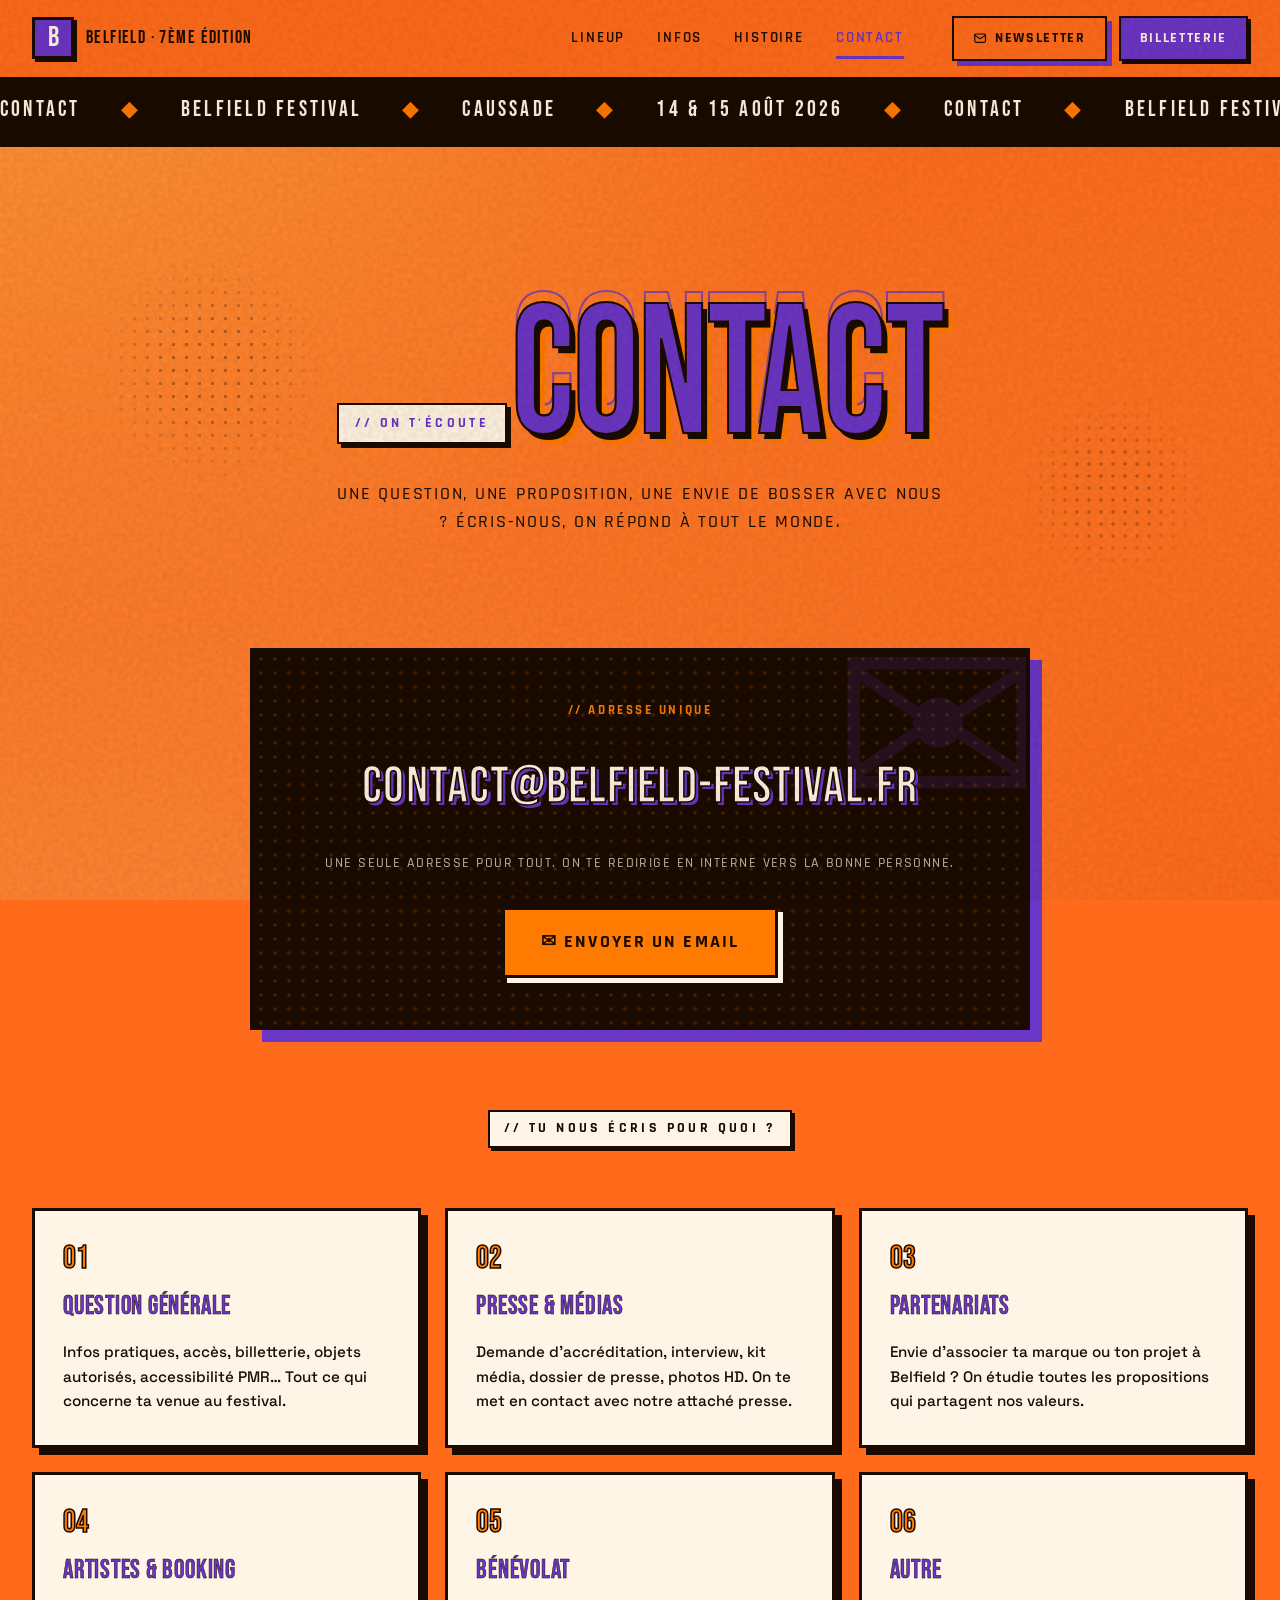
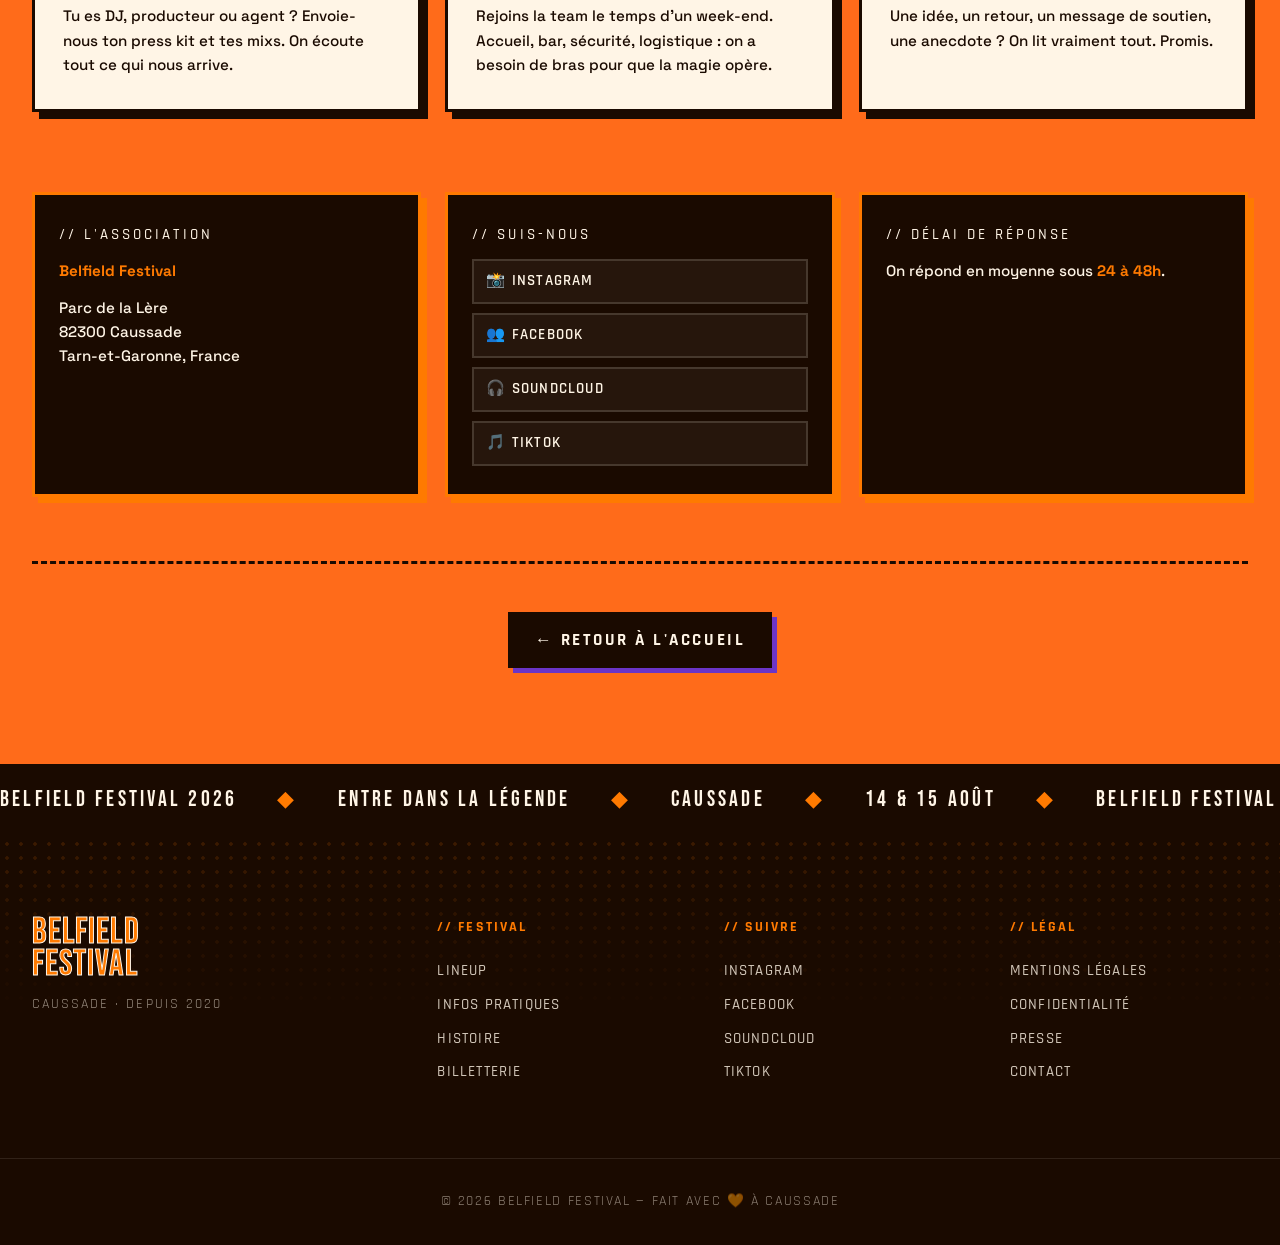
==== commit 2de32d8e: "change format img & add button newsletter" ====
--- a/pages/contact.html
+++ b/pages/contact.html
@@ -58,12 +58,19 @@
       <span class="logo-text">Belfield · 7ème Édition</span>
     </a>
     <nav class="nav" id="nav">
-      <a href="../index.html#lineup">Lineup</a>
+      <a href="lineup.html">Lineup</a>
       <a href="infos.html">Infos</a>
       <a href="histoire.html">Histoire</a>
       <a href="contact.html" class="active">Contact</a>
+      <a href="../index.html#contact" class="nav-newsletter">Newsletter</a>
     </nav>
-    <a href="https://shotgun.live/fr/festivals/belfield-festival-2026" class="btn btn-primary btn-sm">Billetterie</a>
+    <div class="header-actions">
+      <a href="../index.html#contact" class="btn btn-outline btn-sm">
+        <svg class="btn-icon" viewBox="0 0 24 24" fill="none" stroke="currentColor" stroke-width="2" stroke-linecap="round" stroke-linejoin="round" aria-hidden="true"><rect x="3" y="5" width="18" height="14" rx="2"/><path d="m3 7 9 6 9-6"/></svg>
+        Newsletter
+      </a>
+      <a href="https://shotgun.live/fr/festivals/belfield-festival-2026" class="btn btn-primary btn-sm">Billetterie</a>
+    </div>
     <button class="burger" aria-label="Menu" id="burger">
       <span></span><span></span><span></span>
     </button>
@@ -206,7 +213,7 @@
       </div>
       <div>
         <p class="footer-title">// Festival</p>
-        <a href="../index.html#lineup">Lineup</a>
+        <a href="lineup.html">Lineup</a>
         <a href="infos.html">Infos pratiques</a>
         <a href="histoire.html">Histoire</a>
         <a href="https://shotgun.live/fr/festivals/belfield-festival-2026">Billetterie</a>
--- a/styles.css
+++ b/styles.css
@@ -255,6 +255,17 @@
 }
 
 /* ============ Header ============ */
+.header-actions {
+  display: flex;
+  align-items: center;
+  gap: 0.75rem;
+}
+.btn .btn-icon {
+  width: 1.05em;
+  height: 1.05em;
+  flex-shrink: 0;
+}
+
 .site-header {
   position: fixed;
   top: 0; left: 0; right: 0;
@@ -322,6 +333,10 @@
   transition: width 0.3s var(--ease);
 }
 .nav a:hover::after { width: 100%; }
+
+/* Newsletter shortcut: shown only inside the mobile menu (the styled
+   header button covers desktop). */
+.nav-newsletter { display: none; }
 
 .burger {
   display: none;
@@ -938,8 +953,16 @@
   opacity: 0.7;
 }
 
+.lineup-cta-full {
+  display: flex;
+  justify-content: center;
+  margin-top: 2.5rem;
+  position: relative;
+  z-index: 2;
+}
+
 .lineup-teaser {
-  margin-top: 3.5rem;
+  margin-top: 2.5rem;
   padding: 2.5rem 2rem;
   background: var(--color-ink);
   border: 3px solid var(--color-primary);
@@ -1271,6 +1294,30 @@
   height: 1px;
   opacity: 0;
   pointer-events: none;
+}
+.newsletter-form button[disabled] {
+  opacity: 0.7;
+  cursor: not-allowed;
+  transform: none;
+}
+.form-msg {
+  max-width: 520px;
+  margin: 0 auto 0.5rem;
+  padding: 0.85rem 1.1rem;
+  font-family: var(--font-body);
+  font-size: 0.95rem;
+  font-weight: 600;
+  border: 3px solid var(--color-ink);
+  box-shadow: 4px 4px 0 var(--color-ink);
+  text-align: center;
+}
+.form-msg--error {
+  background: #FFE0D6;
+  color: var(--color-ink);
+}
+.form-msg--success {
+  background: var(--color-secondary);
+  color: var(--color-cream);
 }
 .fine-print {
   font-family: var(--font-accent);
@@ -1440,6 +1487,7 @@
   }
   .nav.open { transform: translateX(0); }
   .nav a { font-size: 2rem; }
+  .nav-newsletter { display: block; }
   .burger { display: flex; }
   .logo-text { display: none; }
 
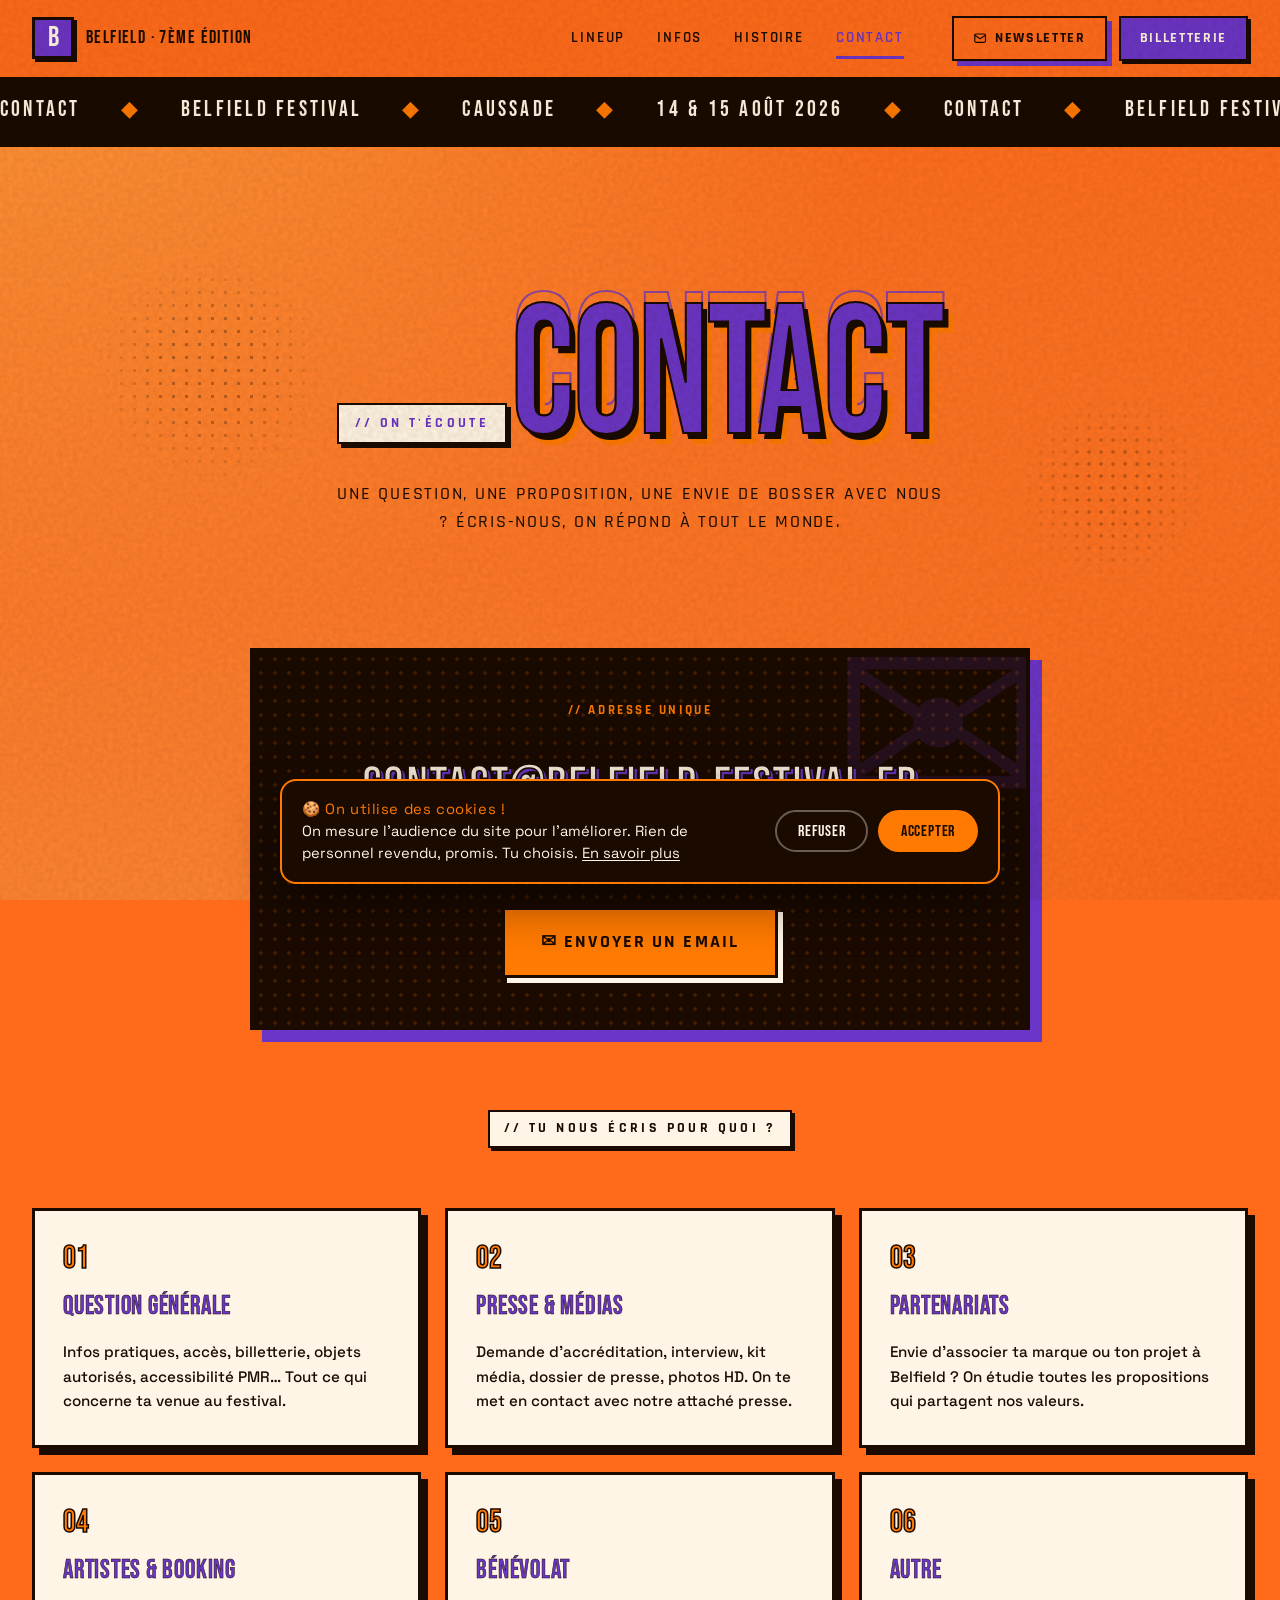
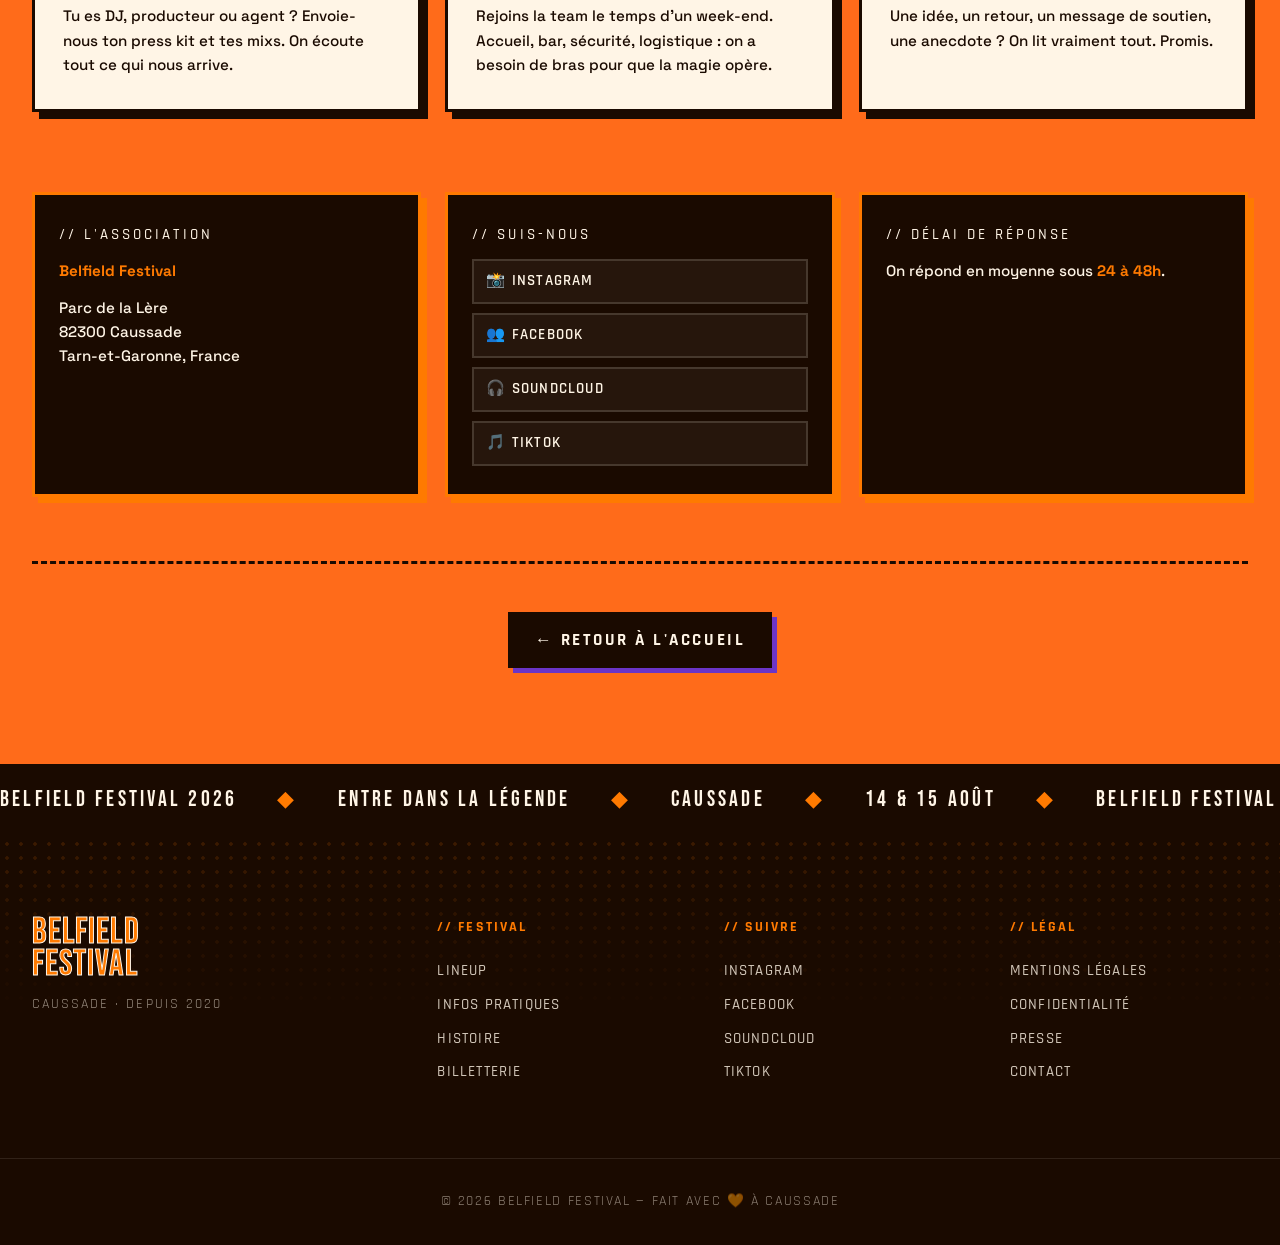
==== commit b9666df3: "add bandeau cookies" ====
--- a/pages/contact.html
+++ b/pages/contact.html
@@ -34,6 +34,7 @@
   <link rel="preconnect" href="https://fonts.gstatic.com" crossorigin />
   <link href="https://fonts.googleapis.com/css2?family=Bebas+Neue&family=Rajdhani:wght@500;600;700&family=Space+Grotesk:wght@400;500;600;700&display=swap" rel="stylesheet" />
   <link rel="stylesheet" href="../styles.css" />
+  <link rel="stylesheet" href="../cookies.css" />
   <link rel="stylesheet" href="contact.css" />
 
   <script type="application/ld+json">
@@ -253,5 +254,7 @@
       if (e.target.tagName === 'A') { nav.classList.remove('open'); burger.classList.remove('open'); }
     });
   </script>
+  <!-- Consentement cookies + Google Analytics (RGPD) -->
+  <script src="../cookies.js"></script>
 </body>
 </html>
--- a/styles.css
+++ b/styles.css
@@ -666,16 +666,6 @@
     radial-gradient(circle at center, transparent 40%, rgba(107,53,200,0.25) 100%);
   pointer-events: none;
 }
-.stage-slider::after {
-  content: '';
-  position: absolute;
-  inset: 0;
-  background-image: radial-gradient(circle, var(--color-ink) 1px, transparent 1.5px);
-  background-size: 6px 6px;
-  opacity: 0.35;
-  mix-blend-mode: multiply;
-  pointer-events: none;
-}
 
 .stage-content {
   position: relative;
@@ -716,27 +706,6 @@
   font-weight: 500;
   max-width: 92%;
   text-shadow: 1px 1px 0 rgba(26,10,0,0.8);
-}
-
-.stage-dots {
-  position: relative;
-  z-index: 2;
-  display: flex;
-  gap: 0.5rem;
-  padding: 0 2rem 1.5rem;
-}
-.stage-dot {
-  width: 28px;
-  height: 5px;
-  background: rgba(255, 245, 230, 0.35);
-  border: 2px solid var(--color-ink);
-  padding: 0;
-  transition: background 0.3s var(--ease), width 0.3s var(--ease);
-}
-.stage-dot:hover { background: rgba(255, 245, 230, 0.6); }
-.stage-dot.active {
-  background: var(--color-primary);
-  width: 44px;
 }
 
 .manifesto {
--- a/cookies.css
+++ b/cookies.css
@@ -0,0 +1,109 @@
+/* ============================================================
+   Belfield Festival — Bannière de consentement cookies
+   ============================================================ */
+.cookie-banner {
+  position: fixed;
+  left: 1rem;
+  right: 1rem;
+  bottom: 1rem;
+  z-index: 9999;
+  max-width: 720px;
+  margin: 0 auto;
+  background: var(--color-text-dark, #1A0A00);
+  color: var(--color-text-light, #FFF5E6);
+  border: 2px solid var(--color-primary, #FF7A00);
+  border-radius: 16px;
+  box-shadow: 0 18px 50px rgba(0, 0, 0, 0.45);
+  padding: 1.1rem 1.25rem;
+  transform: translateY(140%);
+  opacity: 0;
+  transition: transform 0.35s cubic-bezier(0.22, 1, 0.36, 1), opacity 0.35s ease;
+}
+
+.cookie-banner.is-visible {
+  transform: translateY(0);
+  opacity: 1;
+}
+
+.cookie-banner__inner {
+  display: flex;
+  flex-wrap: wrap;
+  align-items: center;
+  gap: 1rem 1.5rem;
+  justify-content: space-between;
+}
+
+.cookie-banner__text {
+  flex: 1 1 320px;
+  min-width: 0;
+}
+
+.cookie-banner__title {
+  font-family: var(--font-display, 'Bebas Neue', sans-serif);
+  font-size: 1.35rem;
+  letter-spacing: 0.04em;
+  margin: 0 0 0.35rem;
+  color: var(--color-primary, #FF7A00);
+}
+
+.cookie-banner__text p {
+  margin: 0;
+  font-family: var(--font-body, 'Space Grotesk', sans-serif);
+  font-size: 0.92rem;
+  line-height: 1.5;
+}
+
+.cookie-banner__link {
+  color: var(--color-text-light, #FFF5E6);
+  text-decoration: underline;
+  text-underline-offset: 2px;
+}
+.cookie-banner__link:hover {
+  color: var(--color-primary, #FF7A00);
+}
+
+.cookie-banner__actions {
+  display: flex;
+  gap: 0.6rem;
+  flex: 0 0 auto;
+}
+
+.cookie-btn {
+  font-family: var(--font-display, 'Bebas Neue', sans-serif);
+  font-size: 1rem;
+  letter-spacing: 0.05em;
+  text-transform: uppercase;
+  padding: 0.6rem 1.3rem;
+  border-radius: 999px;
+  cursor: pointer;
+  border: 2px solid transparent;
+  transition: transform 0.15s ease, background 0.2s ease, color 0.2s ease;
+}
+.cookie-btn:hover { transform: translateY(-2px); }
+
+.cookie-btn--accept {
+  background: var(--color-primary, #FF7A00);
+  color: var(--color-text-dark, #1A0A00);
+}
+.cookie-btn--accept:hover {
+  background: #ff9433;
+}
+
+.cookie-btn--ghost {
+  background: transparent;
+  color: var(--color-text-light, #FFF5E6);
+  border-color: rgba(255, 245, 230, 0.35);
+}
+.cookie-btn--ghost:hover {
+  border-color: var(--color-secondary, #7B2FBE);
+  color: var(--color-secondary, #7B2FBE);
+}
+
+@media (max-width: 560px) {
+  .cookie-banner__actions { width: 100%; }
+  .cookie-btn { flex: 1 1 auto; }
+}
+
+@media (prefers-reduced-motion: reduce) {
+  .cookie-banner { transition: opacity 0.2s ease; transform: none; }
+}
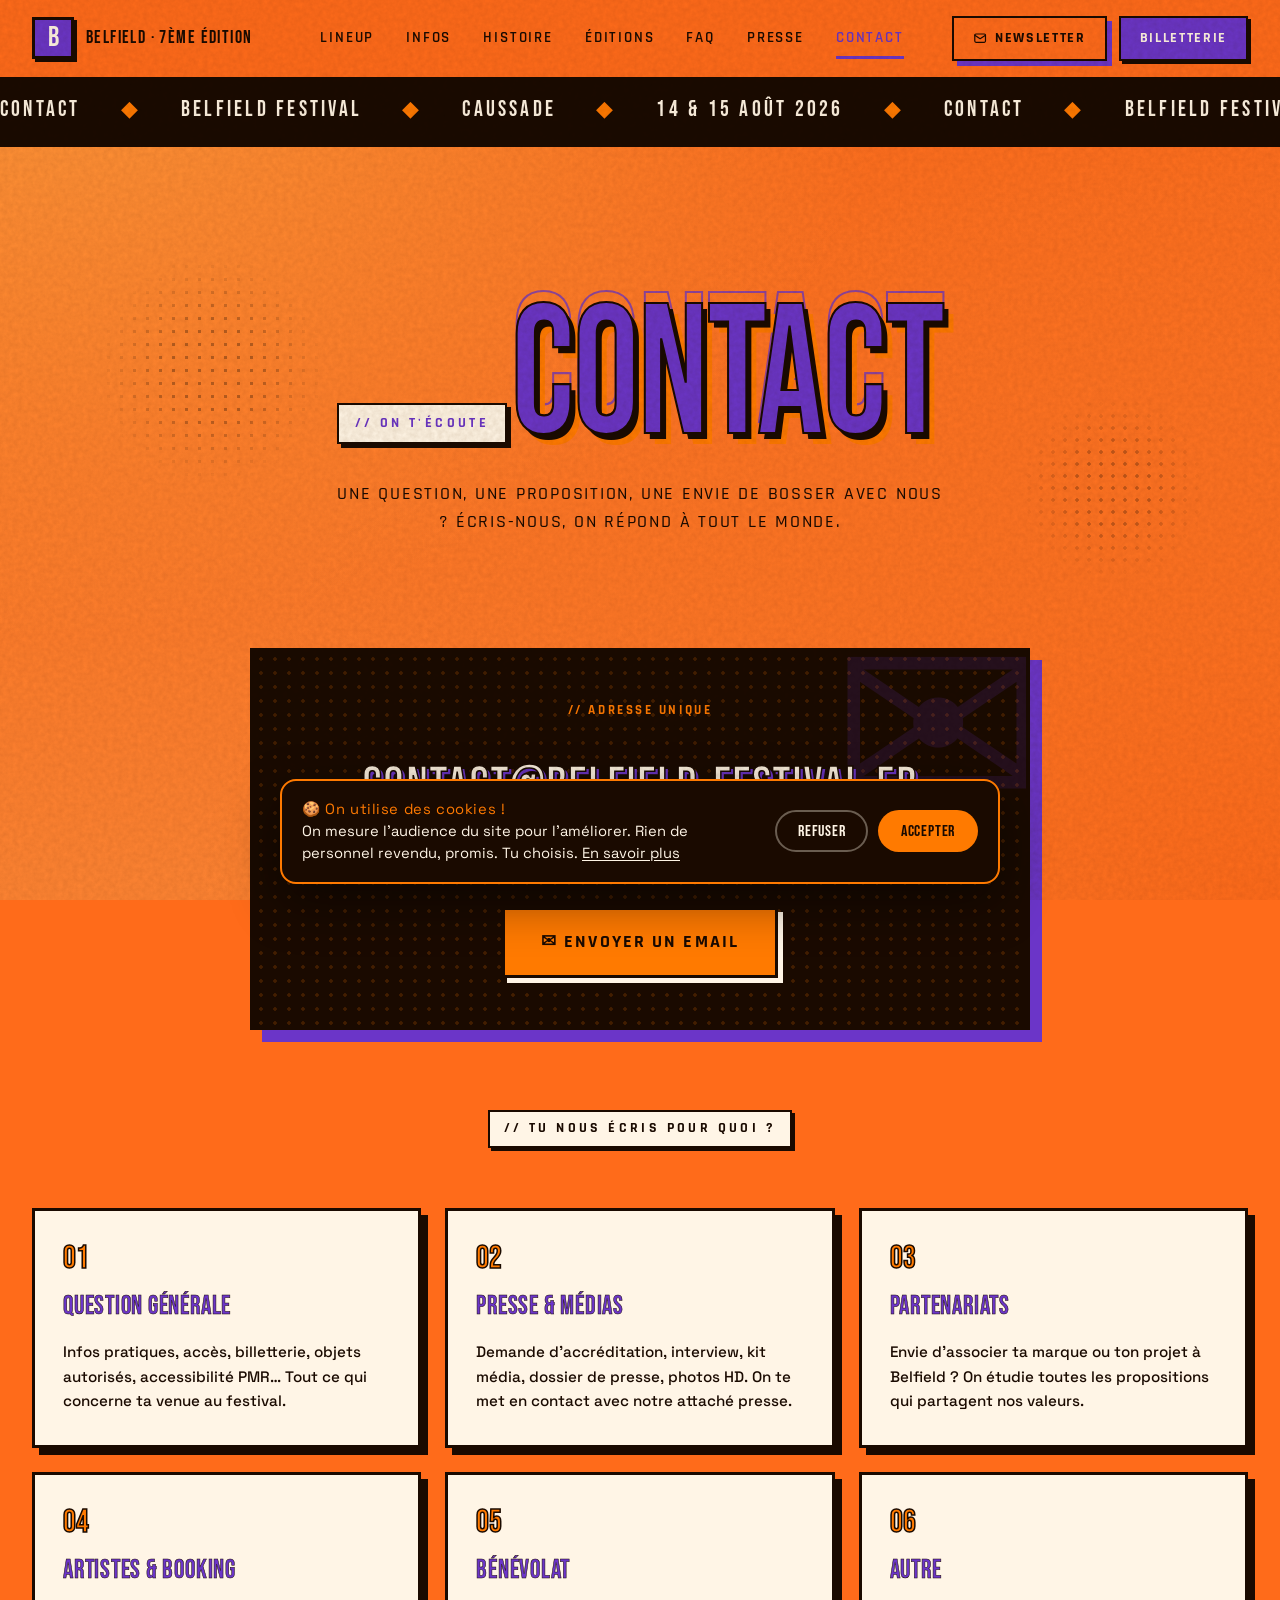
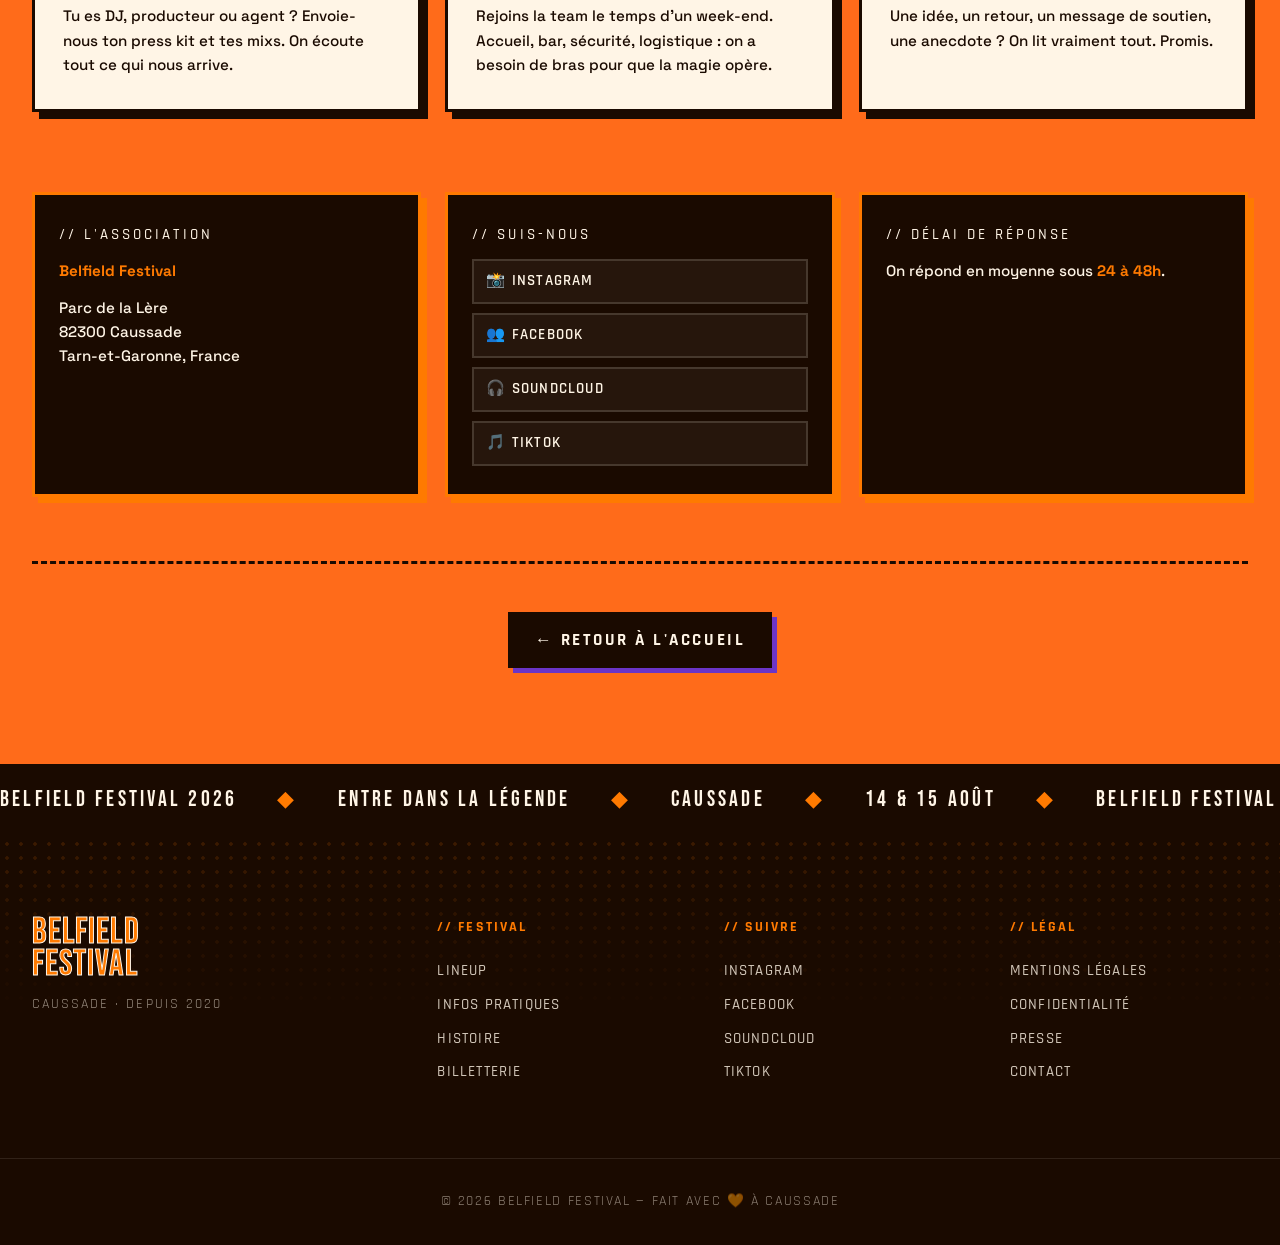
==== commit e3d6a1dc: "responsive mobile & compte à rebour" ====
--- a/pages/contact.html
+++ b/pages/contact.html
@@ -47,8 +47,33 @@
     ]
   }
   </script>
+  <!-- Consent Mode par défaut (RGPD) — doit précéder le tag Google Tag Manager -->
+  <script>
+    window.dataLayer = window.dataLayer || [];
+    function gtag(){ dataLayer.push(arguments); }
+    gtag('consent', 'default', {
+      ad_storage: 'denied',
+      ad_user_data: 'denied',
+      ad_personalization: 'denied',
+      analytics_storage: 'denied',
+      wait_for_update: 500
+    });
+  </script>
+
+  <!-- Google Tag Manager -->
+<script>(function(w,d,s,l,i){w[l]=w[l]||[];w[l].push({'gtm.start':
+new Date().getTime(),event:'gtm.js'});var f=d.getElementsByTagName(s)[0],
+j=d.createElement(s),dl=l!='dataLayer'?'&l='+l:'';j.async=true;j.src=
+'https://www.googletagmanager.com/gtm.js?id='+i+dl;f.parentNode.insertBefore(j,f);
+})(window,document,'script','dataLayer','GTM-KR3LJCSP');</script>
+<!-- End Google Tag Manager -->
 </head>
 <body class="contact-page">
+
+<!-- Google Tag Manager (noscript) -->
+<noscript><iframe src="https://www.googletagmanager.com/ns.html?id=GTM-KR3LJCSP"
+height="0" width="0" style="display:none;visibility:hidden"></iframe></noscript>
+<!-- End Google Tag Manager (noscript) -->
 
   <div class="grain" aria-hidden="true"></div>
 
@@ -62,6 +87,9 @@
       <a href="lineup.html">Lineup</a>
       <a href="infos.html">Infos</a>
       <a href="histoire.html">Histoire</a>
+      <a href="../index.html#editions">Éditions</a>
+      <a href="../index.html#faq">FAQ</a>
+      <a href="presse.html">Presse</a>
       <a href="contact.html" class="active">Contact</a>
       <a href="../index.html#contact" class="nav-newsletter">Newsletter</a>
     </nav>
@@ -70,7 +98,7 @@
         <svg class="btn-icon" viewBox="0 0 24 24" fill="none" stroke="currentColor" stroke-width="2" stroke-linecap="round" stroke-linejoin="round" aria-hidden="true"><rect x="3" y="5" width="18" height="14" rx="2"/><path d="m3 7 9 6 9-6"/></svg>
         Newsletter
       </a>
-      <a href="https://shotgun.live/fr/festivals/belfield-festival-2026" class="btn btn-primary btn-sm">Billetterie</a>
+      <a href="https://shotgun.live/fr/festivals/belfield-festival-2026" data-gtm-click="billetterie" class="btn btn-primary btn-sm">Billetterie</a>
     </div>
     <button class="burger" aria-label="Menu" id="burger">
       <span></span><span></span><span></span>
@@ -217,7 +245,7 @@
         <a href="lineup.html">Lineup</a>
         <a href="infos.html">Infos pratiques</a>
         <a href="histoire.html">Histoire</a>
-        <a href="https://shotgun.live/fr/festivals/belfield-festival-2026">Billetterie</a>
+        <a href="https://shotgun.live/fr/festivals/belfield-festival-2026" data-gtm-click="billetterie">Billetterie</a>
       </div>
       <div>
         <p class="footer-title">// Suivre</p>
--- a/styles.css
+++ b/styles.css
@@ -1447,15 +1447,17 @@
     flex-direction: column;
     align-items: center;
     justify-content: center;
-    gap: 2rem;
-    padding: 2rem;
+    gap: 1.25rem;
+    padding: 5rem 2rem 3rem;
+    overflow-y: auto;
+    overscroll-behavior: contain;
     transform: translateX(100%);
     transition: transform 0.4s var(--ease);
     margin: 0;
     z-index: 101;
   }
   .nav.open { transform: translateX(0); }
-  .nav a { font-size: 2rem; }
+  .nav a { font-size: 1.75rem; }
   .nav-newsletter { display: block; }
   .burger { display: flex; }
   .logo-text { display: none; }
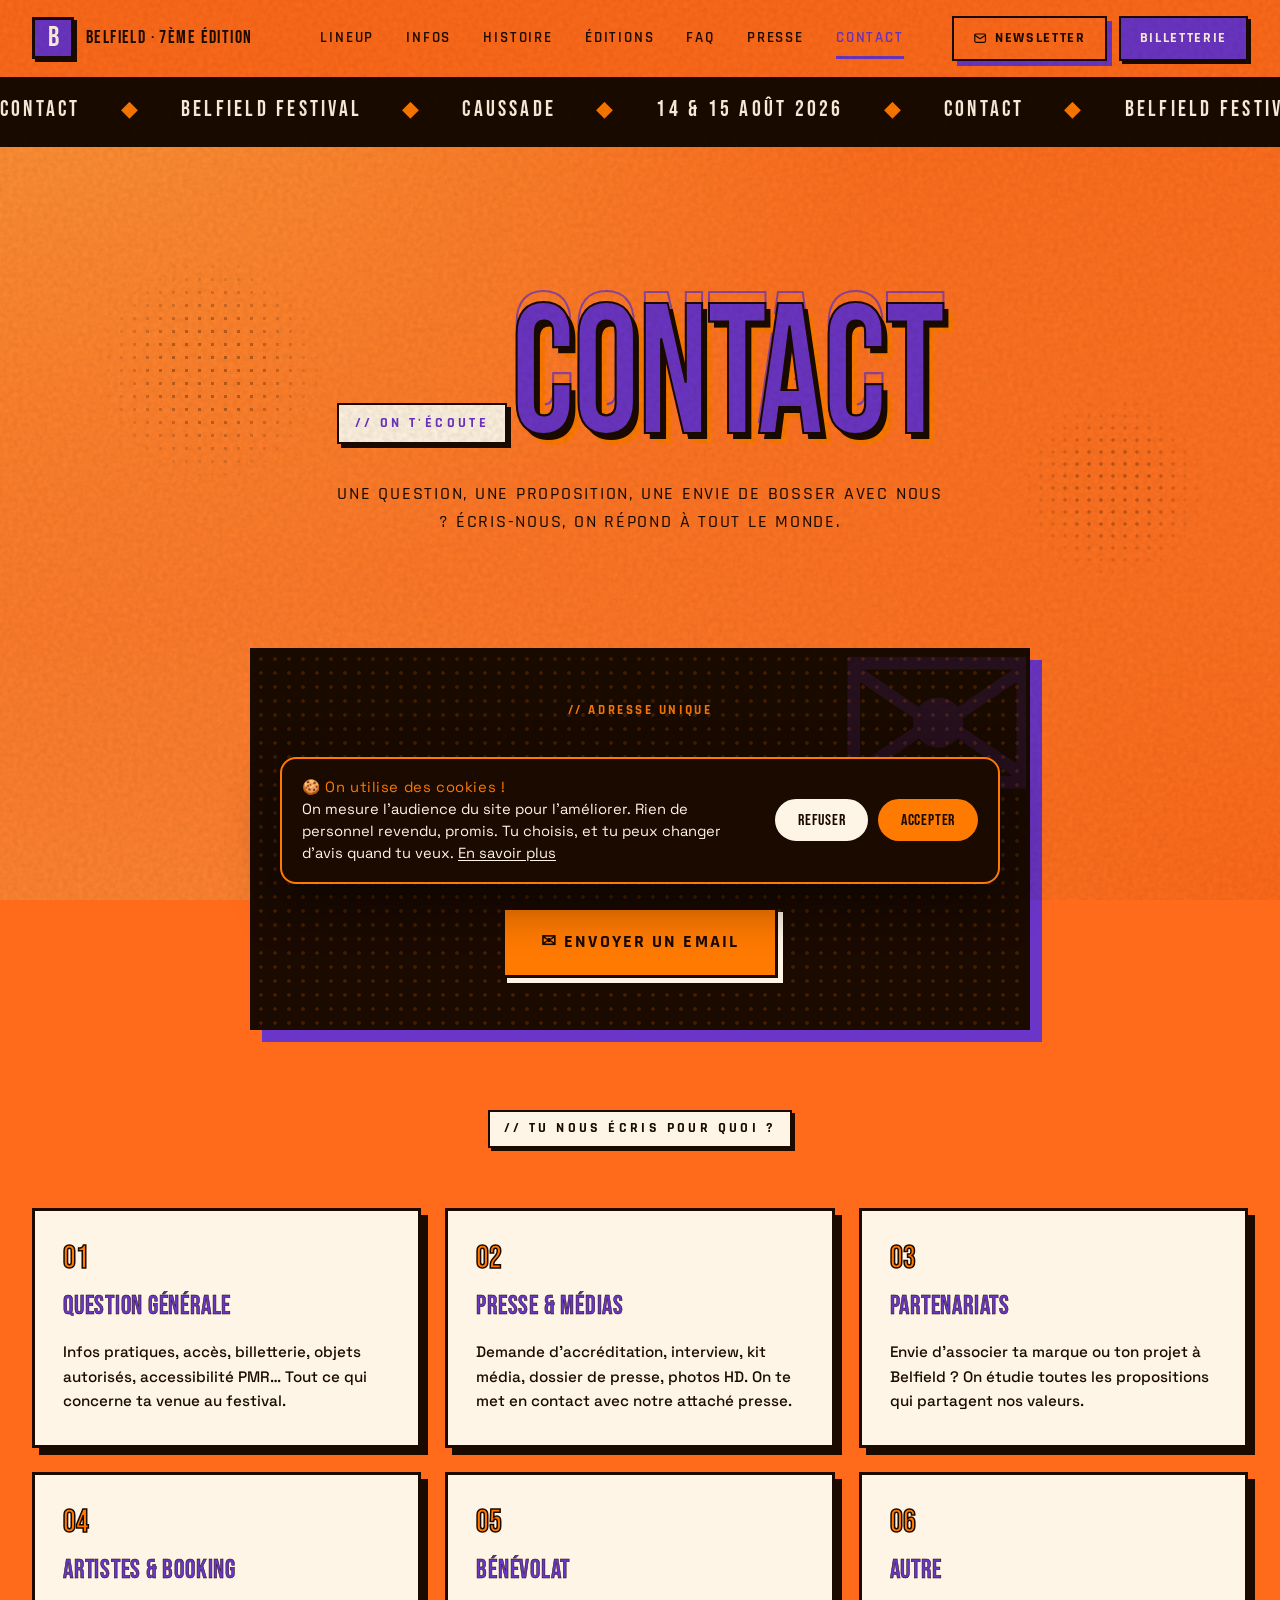
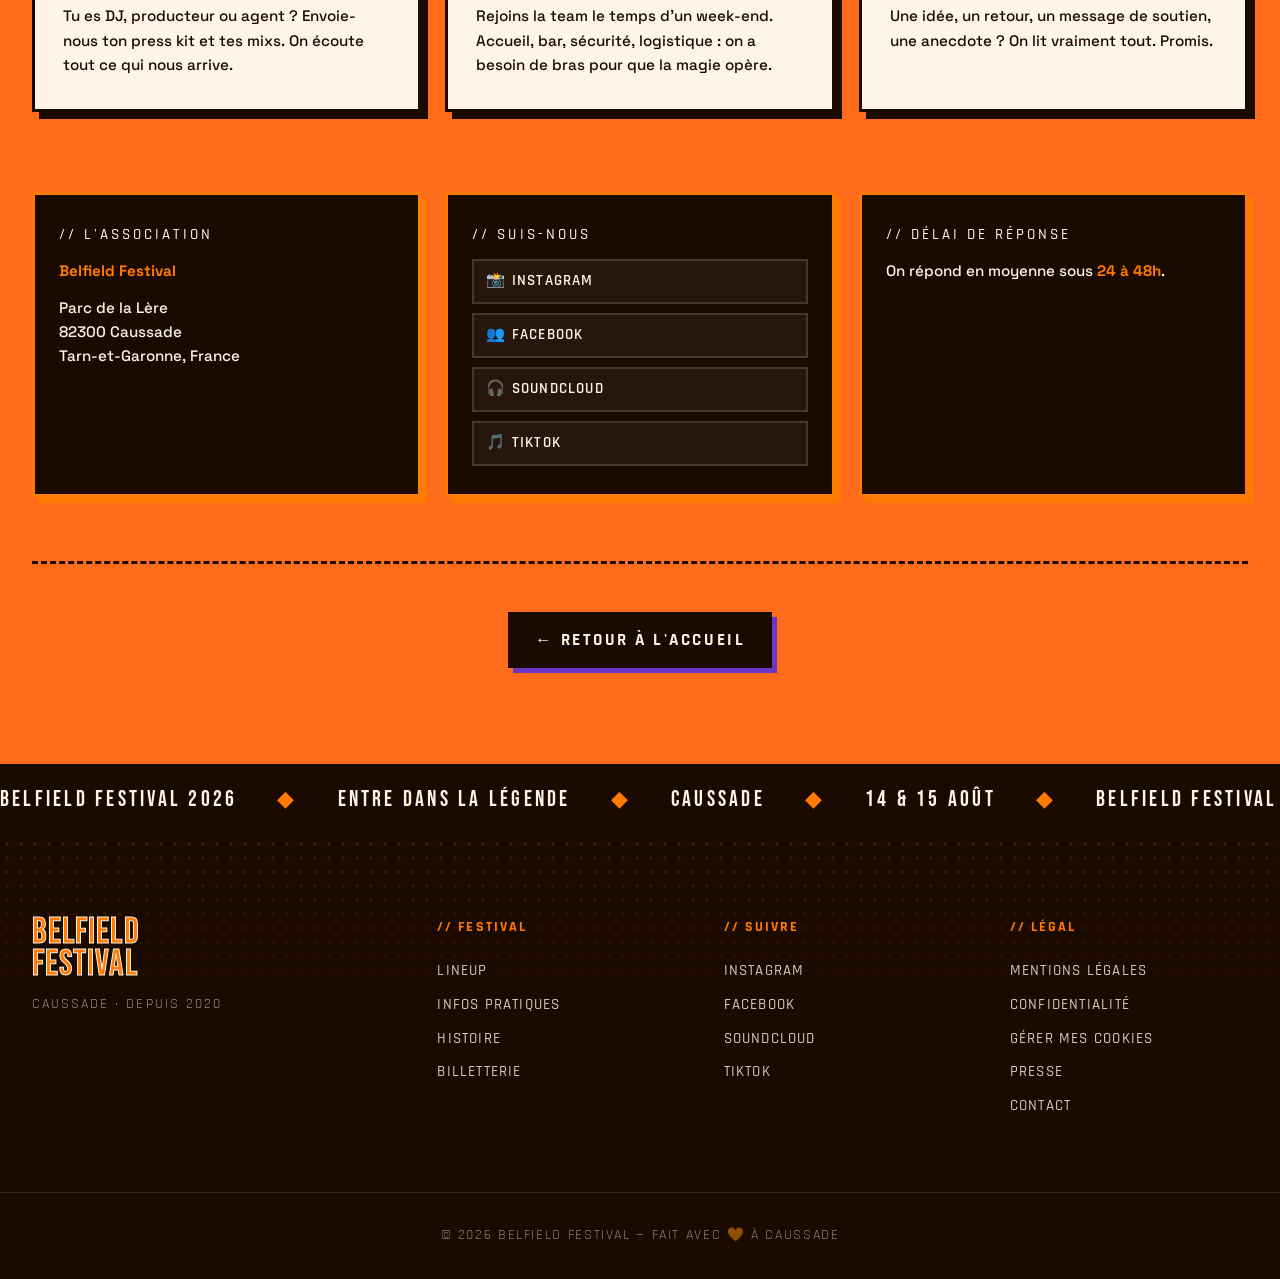
==== commit 27e169c2: "mentions légales ok" ====
--- a/pages/contact.html
+++ b/pages/contact.html
@@ -258,6 +258,7 @@
         <p class="footer-title">// Légal</p>
         <a href="mentions-legales.html">Mentions légales</a>
         <a href="mentions-legales.html#confidentialite">Confidentialité</a>
+        <a href="mentions-legales.html#cookies" data-cookie-settings>Gérer mes cookies</a>
         <a href="presse.html">Presse</a>
         <a href="contact.html">Contact</a>
       </div>
--- a/styles.css
+++ b/styles.css
@@ -1297,6 +1297,66 @@
   letter-spacing: 0.1em;
   font-weight: 600;
 }
+
+/* ============ Note RGPD repliable (newsletter) ============ */
+.privacy-note {
+  max-width: 560px;
+  margin: 0.85rem auto 0;
+  text-align: left;
+}
+.privacy-note > summary {
+  list-style: none;
+  cursor: pointer;
+  display: inline-flex;
+  align-items: center;
+  gap: 0.45rem;
+  font-family: var(--font-accent);
+  font-size: 0.75rem;
+  text-transform: uppercase;
+  letter-spacing: 0.12em;
+  font-weight: 700;
+  color: var(--color-ink);
+  opacity: 0.7;
+  border-bottom: 2px solid currentColor;
+  padding-bottom: 0.1rem;
+  transition: opacity 0.2s var(--ease);
+}
+.privacy-note > summary::-webkit-details-marker { display: none; }
+.privacy-note > summary::before {
+  content: '+';
+  font-family: var(--font-body);
+  font-size: 0.95rem;
+  line-height: 1;
+  font-weight: 700;
+}
+.privacy-note[open] > summary::before { content: '−'; }
+.privacy-note > summary:hover { opacity: 1; }
+.privacy-note > summary:focus-visible {
+  outline: 3px solid var(--color-secondary);
+  outline-offset: 3px;
+}
+.privacy-note > p {
+  font-family: var(--font-body);
+  font-size: 0.82rem;
+  line-height: 1.6;
+  color: var(--color-ink);
+  opacity: 0.85;
+  margin: 0.75rem 0 0;
+  text-transform: none;
+  letter-spacing: 0;
+  font-weight: 500;
+}
+.privacy-note > p a {
+  color: inherit;
+  font-weight: 700;
+  border-bottom: 2px solid var(--color-secondary);
+}
+.privacy-note > p a:hover { color: var(--color-secondary); }
+
+/* La note est centrée avec le formulaire mais son texte reste lisible à gauche */
+.center .privacy-note > summary { justify-content: center; }
+.center .privacy-note { text-align: center; }
+.center .privacy-note > p { text-align: left; }
 
 /* ============ Footer ============ */
 .site-footer {
--- a/cookies.css
+++ b/cookies.css
@@ -53,6 +53,12 @@
   line-height: 1.5;
 }
 
+.cookie-banner__status {
+  margin-top: 0.5rem !important;
+  font-size: 0.82rem !important;
+  opacity: 0.85;
+}
+
 .cookie-banner__link {
   color: var(--color-text-light, #FFF5E6);
   text-decoration: underline;
@@ -89,14 +95,21 @@
   background: #ff9433;
 }
 
+/* CNIL : refuser doit être aussi simple et aussi visible qu'accepter.
+   Les deux boutons ont donc le même poids typographique, la même taille
+   et un contraste équivalent. */
 .cookie-btn--ghost {
-  background: transparent;
-  color: var(--color-text-light, #FFF5E6);
-  border-color: rgba(255, 245, 230, 0.35);
+  background: var(--color-text-light, #FFF5E6);
+  color: var(--color-text-dark, #1A0A00);
+  border-color: var(--color-text-light, #FFF5E6);
 }
 .cookie-btn--ghost:hover {
-  border-color: var(--color-secondary, #7B2FBE);
-  color: var(--color-secondary, #7B2FBE);
+  background: #fff;
+  border-color: #fff;
+}
+.cookie-btn:focus-visible {
+  outline: 3px solid var(--color-secondary, #7B2FBE);
+  outline-offset: 3px;
 }
 
 @media (max-width: 560px) {
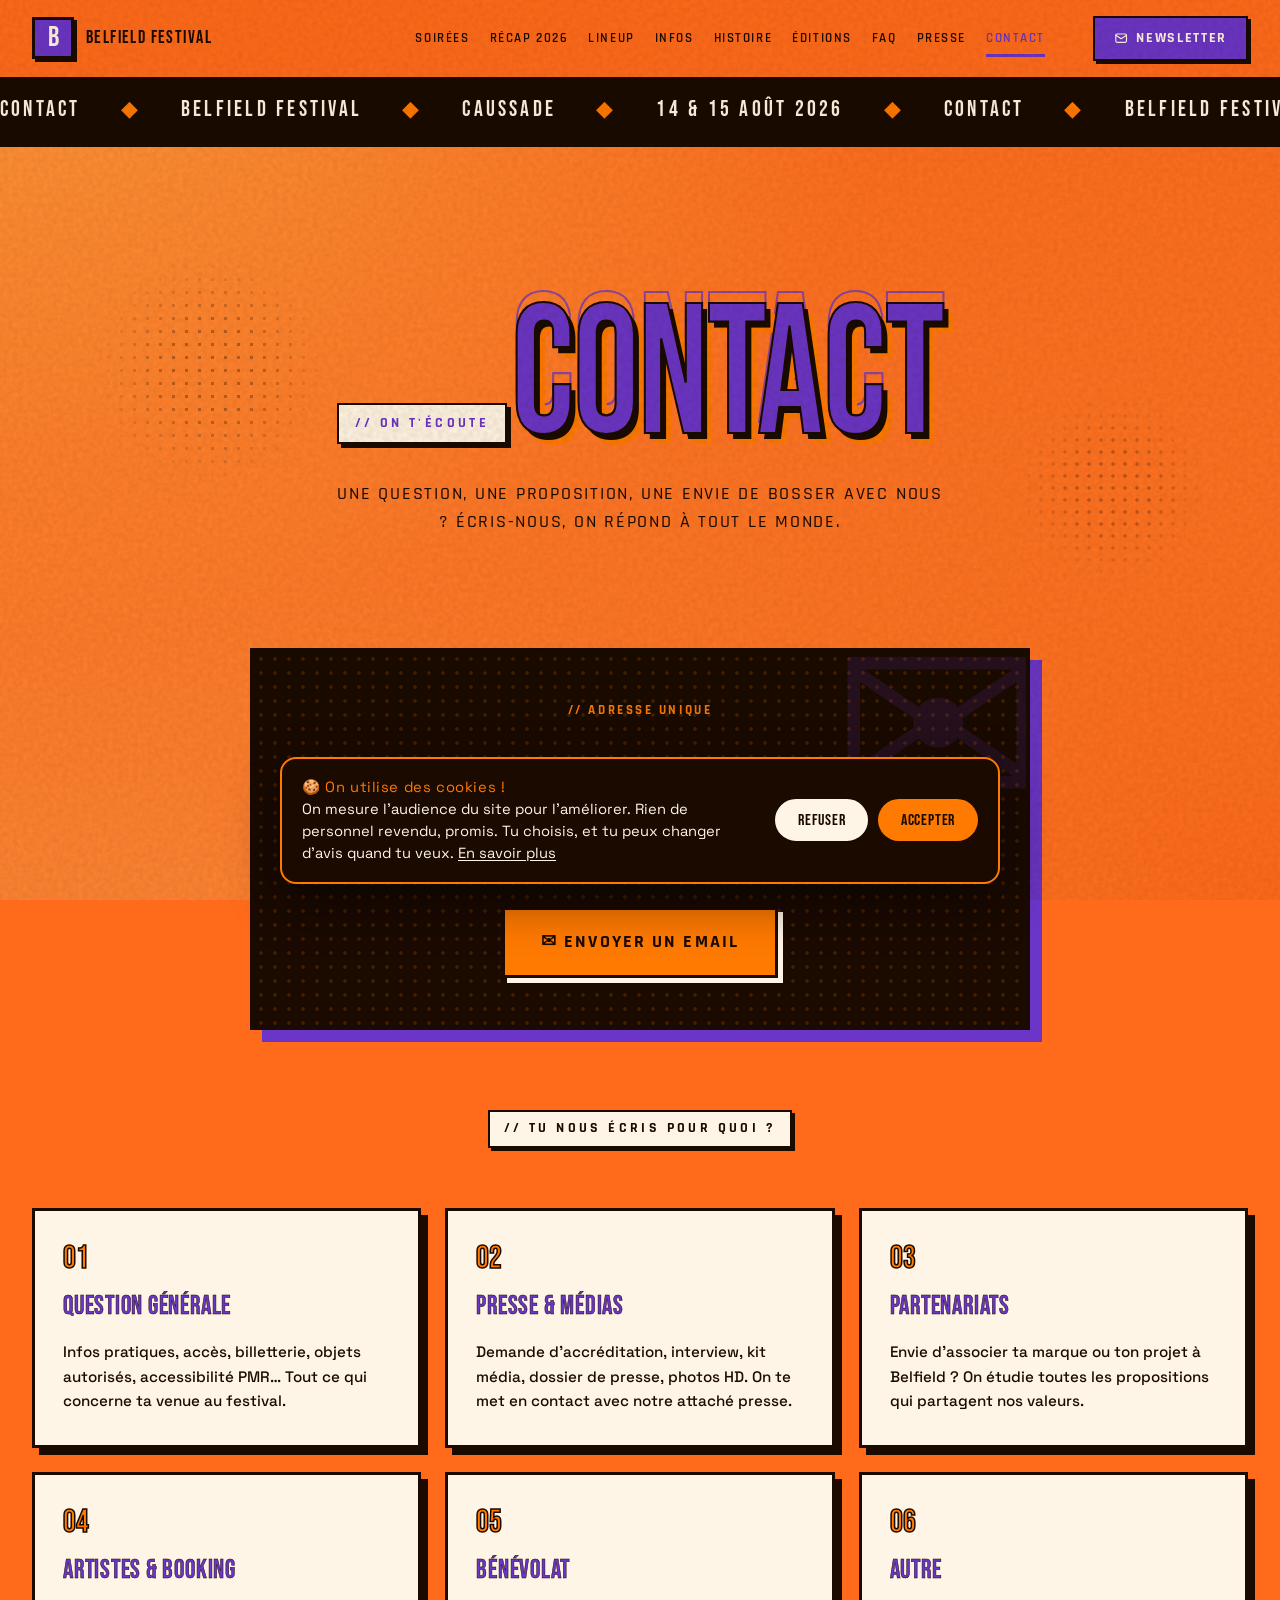
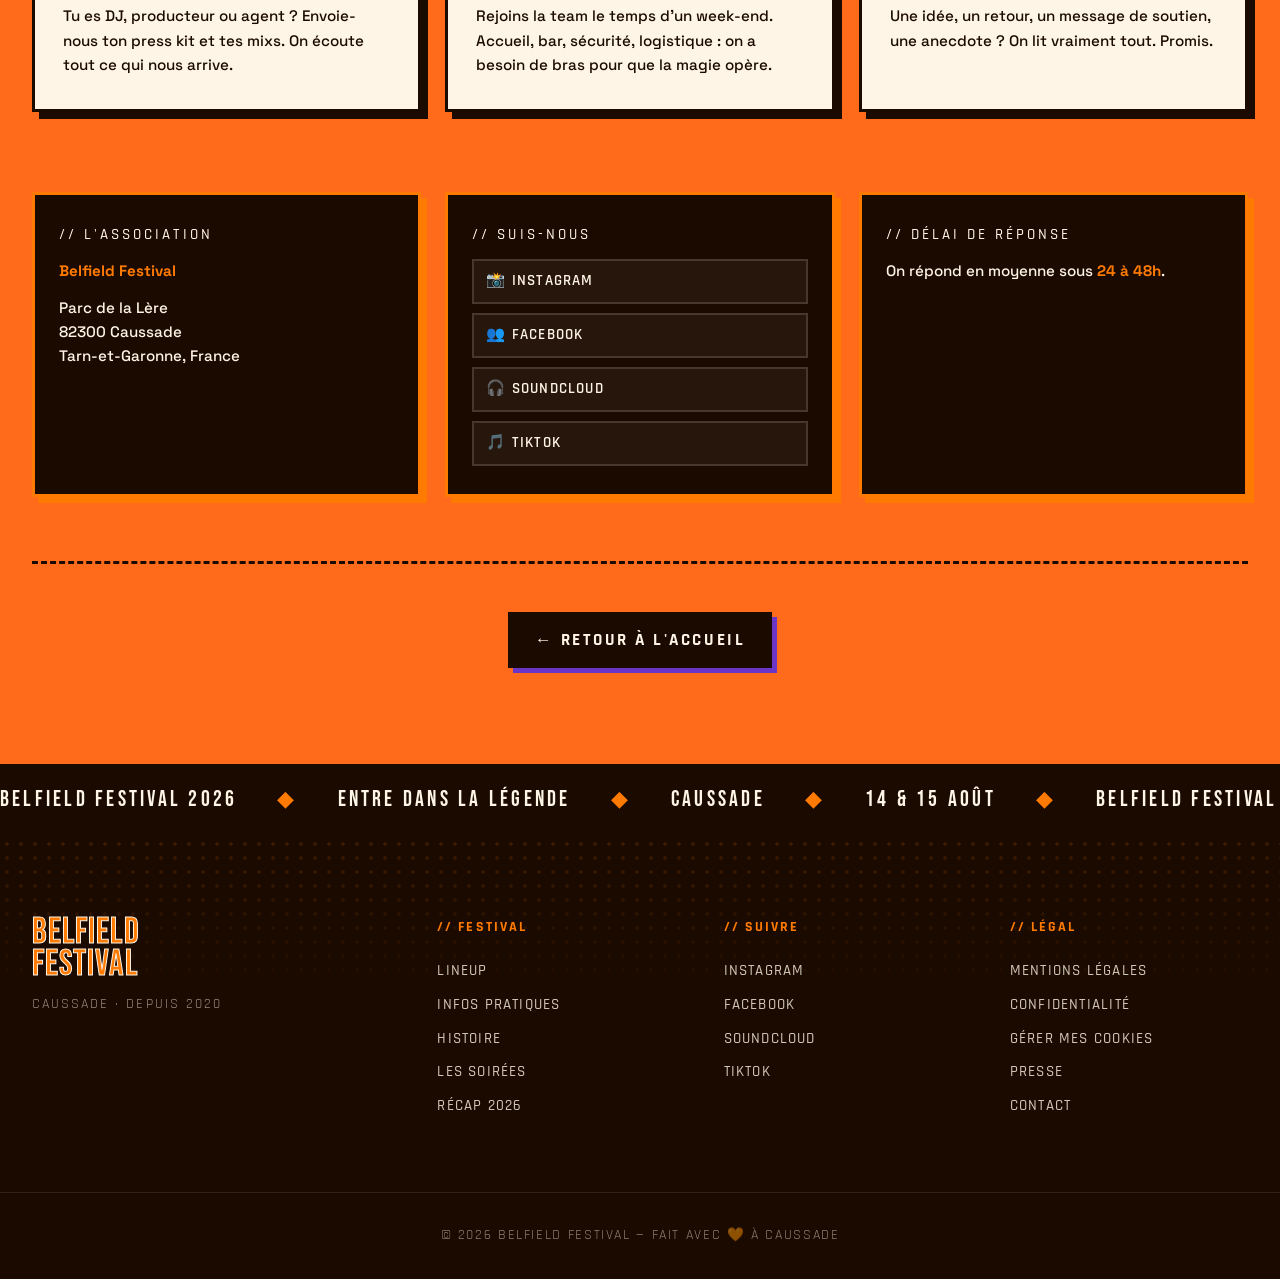
==== commit 86967f9c: "close 7eme edition & annonces soire & recap" ====
--- a/pages/contact.html
+++ b/pages/contact.html
@@ -81,9 +81,11 @@
   <header class="site-header scrolled" id="header">
     <a href="../index.html" class="logo">
       <span class="logo-mark">B</span>
-      <span class="logo-text">Belfield · 7ème Édition</span>
+      <span class="logo-text">Belfield Festival</span>
     </a>
     <nav class="nav" id="nav">
+      <a href="soirees.html">Soirées</a>
+      <a href="recap-2026.html">Récap 2026</a>
       <a href="lineup.html">Lineup</a>
       <a href="infos.html">Infos</a>
       <a href="histoire.html">Histoire</a>
@@ -94,12 +96,11 @@
       <a href="../index.html#contact" class="nav-newsletter">Newsletter</a>
     </nav>
     <div class="header-actions">
-      <a href="../index.html#contact" class="btn btn-outline btn-sm">
+      <a href="../index.html#contact" class="btn btn-primary btn-sm">
         <svg class="btn-icon" viewBox="0 0 24 24" fill="none" stroke="currentColor" stroke-width="2" stroke-linecap="round" stroke-linejoin="round" aria-hidden="true"><rect x="3" y="5" width="18" height="14" rx="2"/><path d="m3 7 9 6 9-6"/></svg>
         Newsletter
       </a>
-      <a href="https://shotgun.live/fr/festivals/belfield-festival-2026" data-gtm-click="billetterie" class="btn btn-primary btn-sm">Billetterie</a>
-    </div>
+          </div>
     <button class="burger" aria-label="Menu" id="burger">
       <span></span><span></span><span></span>
     </button>
@@ -245,7 +246,8 @@
         <a href="lineup.html">Lineup</a>
         <a href="infos.html">Infos pratiques</a>
         <a href="histoire.html">Histoire</a>
-        <a href="https://shotgun.live/fr/festivals/belfield-festival-2026" data-gtm-click="billetterie">Billetterie</a>
+        <a href="soirees.html">Les soirées</a>
+        <a href="recap-2026.html">Récap 2026</a>
       </div>
       <div>
         <p class="footer-title">// Suivre</p>
--- a/styles.css
+++ b/styles.css
@@ -1523,7 +1523,7 @@
   .logo-text { display: none; }
 
   .hero { padding: 3rem var(--gutter) 4rem; min-height: auto; }
-  .intro, .lineup, .tickets-banner, .infos, .editions, .newsletter, .faq { padding: 5rem 0; }
+  .intro, .lineup, .tickets-banner, .recap-banner, .afterparty-section, .next-party, .infos, .editions, .newsletter, .faq { padding: 5rem 0; }
   .faq-item summary { font-size: 1rem; padding: 1rem 1.1rem; }
   .faq-item p { padding: 0 1.1rem 1.1rem; }
 
@@ -1561,3 +1561,372 @@
 
   .manifesto li { font-size: 1.1rem; }
 }
+
+/* ============================================================
+   MODE APRÈS-FESTIVAL — 7ème édition passée
+   ============================================================ */
+
+/* ---- Bloc merci (remplace le compte à rebours) ---- */
+.afterparty-section {
+  padding: 5rem 0;
+  background: var(--color-ink);
+  color: var(--color-cream);
+  border-top: 3px solid var(--color-ink);
+  border-bottom: 3px solid var(--color-ink);
+  text-align: center;
+  position: relative;
+  overflow: hidden;
+}
+.afterparty-section::before {
+  content: '';
+  position: absolute;
+  inset: 0;
+  background-image: radial-gradient(circle, var(--color-primary) 1.5px, transparent 2px);
+  background-size: 18px 18px;
+  opacity: 0.12;
+  pointer-events: none;
+}
+.afterparty-title {
+  font-family: var(--font-display);
+  font-size: clamp(2.8rem, 9vw, 6rem);
+  line-height: 0.9;
+  text-transform: uppercase;
+  margin: 0.5rem 0 1.5rem;
+  color: var(--color-primary);
+  text-shadow: 4px 4px 0 var(--color-secondary-deep), 8px 8px 0 var(--color-secondary);
+  position: relative;
+  z-index: 2;
+}
+.afterparty-text {
+  max-width: 44rem;
+  margin: 0 auto 2rem;
+  font-size: 1.05rem;
+  opacity: 0.92;
+  position: relative;
+  z-index: 2;
+}
+.afterparty-actions {
+  display: flex;
+  gap: 1rem;
+  justify-content: center;
+  flex-wrap: wrap;
+  position: relative;
+  z-index: 2;
+}
+.afterparty-note {
+  margin-top: 1.6rem;
+  font-size: 0.85rem;
+  opacity: 0.65;
+  position: relative;
+  z-index: 2;
+}
+
+/* ---- CTA récap dans l'intro ---- */
+.intro-cta {
+  text-align: center;
+  margin-top: 2.5rem;
+}
+
+/* ---- Bandeau récap photos (remplace la billetterie) ---- */
+.recap-banner {
+  padding: 6rem 0;
+  background: var(--color-ink);
+  color: var(--color-cream);
+  position: relative;
+  overflow: hidden;
+  border-top: 3px solid var(--color-ink);
+  border-bottom: 3px solid var(--color-ink);
+}
+.recap-banner .section-title {
+  color: var(--color-primary);
+  text-shadow: 4px 4px 0 var(--color-secondary-deep), 8px 8px 0 var(--color-secondary);
+}
+.recap-banner-inner {
+  display: grid;
+  grid-template-columns: 1fr 1.05fr;
+  gap: 3.5rem;
+  align-items: center;
+  position: relative;
+  z-index: 2;
+}
+.recap-banner-text .lead.light { color: var(--color-cream); opacity: 0.9; margin-bottom: 2rem; }
+.recap-banner-credit { margin-top: 1.2rem; font-size: 0.8rem; opacity: 0.55; letter-spacing: 0.05em; }
+
+.recap-banner-grid {
+  display: grid;
+  grid-template-columns: repeat(3, 1fr);
+  grid-auto-rows: 130px;
+  gap: 0.7rem;
+}
+.recap-thumb {
+  overflow: hidden;
+  border: 3px solid var(--color-cream);
+  border-radius: 3px;
+  position: relative;
+  display: block;
+  transition: transform 0.3s var(--ease), box-shadow 0.3s var(--ease);
+}
+.recap-thumb img { width: 100%; height: 100%; object-fit: cover; transition: transform 0.5s var(--ease); }
+.recap-thumb:hover { transform: translate(-3px, -3px); box-shadow: 6px 6px 0 var(--color-primary); }
+.recap-thumb:hover img { transform: scale(1.08); }
+.recap-thumb-lg { grid-column: span 2; grid-row: span 2; }
+.recap-banner-grid .recap-thumb:nth-child(4) { grid-column: span 2; }
+
+/* ---- Tuile 2026 dans la galerie éditions ---- */
+.gallery-item-new {
+  box-shadow: 6px 6px 0 var(--color-secondary);
+  border-color: var(--color-ink);
+}
+.gallery-item-new:hover { box-shadow: 10px 10px 0 var(--color-secondary); }
+.gallery-badge {
+  position: absolute;
+  top: 0.7rem;
+  left: 0.7rem;
+  z-index: 3;
+  font-family: var(--font-accent);
+  font-style: normal;
+  font-weight: 700;
+  font-size: 0.68rem;
+  letter-spacing: 0.12em;
+  text-transform: uppercase;
+  padding: 0.35rem 0.7rem;
+  background: var(--color-primary);
+  color: var(--color-ink);
+  border: 2px solid var(--color-ink);
+  border-radius: 999px;
+}
+
+@media (max-width: 900px) {
+  .recap-banner-inner { grid-template-columns: 1fr; gap: 2.5rem; }
+  .recap-banner-text { text-align: center; }
+  .recap-banner-grid { grid-auto-rows: 110px; }
+}
+@media (max-width: 640px) {
+  .afterparty-section, .recap-banner { padding: 4rem 0; }
+  .afterparty-actions .btn { width: 100%; }
+  .recap-banner-grid { grid-auto-rows: 95px; gap: 0.5rem; }
+}
+
+/* ---- Tuile 2026 mise en avant (section Éditions) ---- */
+.gallery-featured {
+  display: block;
+  position: relative;
+  margin-bottom: 1.5rem;
+  border: 3px solid var(--color-ink);
+  box-shadow: 8px 8px 0 var(--color-secondary);
+  overflow: hidden;
+  aspect-ratio: 21 / 8;
+  transition: transform 0.3s var(--ease), box-shadow 0.3s var(--ease);
+}
+.gallery-featured:hover { transform: translate(-3px, -3px); box-shadow: 12px 12px 0 var(--color-secondary); }
+.gallery-featured img {
+  position: absolute; inset: 0;
+  width: 100%; height: 100%;
+  object-fit: cover;
+  object-position: center 45%;
+  transition: transform 0.6s var(--ease);
+}
+.gallery-featured:hover img { transform: scale(1.05); }
+.gallery-featured-body {
+  position: absolute; inset: 0;
+  display: flex;
+  flex-direction: column;
+  align-items: center;
+  justify-content: center;
+  gap: 0.4rem;
+  text-align: center;
+  padding: 1.5rem;
+  background: linear-gradient(180deg, rgba(26,10,0,0.35), rgba(26,10,0,0.75));
+}
+.gallery-featured-year {
+  font-family: var(--font-display);
+  font-size: clamp(3rem, 11vw, 7rem);
+  line-height: 0.9;
+  color: var(--color-cream);
+  text-shadow: 4px 4px 0 var(--color-secondary);
+}
+.gallery-featured-text {
+  font-family: var(--font-accent);
+  font-weight: 700;
+  text-transform: uppercase;
+  letter-spacing: 0.14em;
+  font-size: 0.85rem;
+  color: var(--color-primary-light);
+}
+.gallery-featured .gallery-badge { position: static; }
+
+@media (max-width: 640px) {
+  .gallery-featured { aspect-ratio: 4 / 3; }
+}
+
+/* ---- Bandeau « édition terminée » sur les pages archivées ---- */
+.archive-note {
+  display: inline-block;
+  margin: 1.5rem auto 0;
+  padding: 0.85rem 1.4rem;
+  max-width: 44rem;
+  font-size: 0.92rem;
+  line-height: 1.5;
+  background: var(--color-ink);
+  color: var(--color-cream);
+  border: 3px solid var(--color-ink);
+  border-radius: 4px;
+  box-shadow: 5px 5px 0 var(--color-secondary);
+}
+.archive-note strong { color: var(--color-primary); text-transform: uppercase; letter-spacing: 0.06em; }
+.archive-note a { color: var(--color-primary-light); text-decoration: underline; font-weight: 600; }
+.archive-note a:hover { color: var(--color-cream); }
+
+/* ---- Boutons outline sur fond sombre ---- */
+.afterparty-section .btn-outline,
+.rc-hero .btn-outline,
+.recap-banner .btn-outline {
+  background: transparent;
+  color: var(--color-cream);
+  border-color: var(--color-cream);
+  box-shadow: 5px 5px 0 var(--color-secondary);
+}
+.afterparty-section .btn-outline:hover,
+.rc-hero .btn-outline:hover,
+.recap-banner .btn-outline:hover {
+  background: var(--color-cream);
+  color: var(--color-ink);
+  box-shadow: 7px 7px 0 var(--color-secondary);
+}
+
+/* ---- Nav plus dense (8 entrées) ---- */
+@media (min-width: 981px) {
+  .site-header .nav { gap: 1.25rem; }
+  .site-header .nav a { font-size: 0.82rem; white-space: nowrap; }
+  .site-header .logo-text { white-space: nowrap; }
+}
+
+/* ---- Bloc « prochaine soirée » sur l'accueil ---- */
+.next-party {
+  padding: 6rem 0;
+  background: var(--color-secondary-deep);
+  color: var(--color-cream);
+  border-top: 3px solid var(--color-ink);
+  border-bottom: 3px solid var(--color-ink);
+  position: relative;
+  overflow: hidden;
+}
+.next-party::before {
+  content: '';
+  position: absolute;
+  inset: 0;
+  background-image: radial-gradient(circle, var(--color-cream) 1.4px, transparent 2px);
+  background-size: 18px 18px;
+  opacity: 0.09;
+  pointer-events: none;
+}
+.next-party-inner {
+  display: grid;
+  grid-template-columns: minmax(0, 0.6fr) minmax(0, 1fr);
+  gap: 3rem;
+  align-items: center;
+  position: relative;
+  z-index: 2;
+}
+.next-party-poster {
+  display: block;
+  border: 3px solid var(--color-cream);
+  border-radius: 3px;
+  overflow: hidden;
+  line-height: 0;
+  box-shadow: 10px 10px 0 var(--color-primary);
+  transition: transform 0.3s var(--ease), box-shadow 0.3s var(--ease);
+}
+.next-party-poster:hover { transform: translate(-4px, -4px); box-shadow: 14px 14px 0 var(--color-primary); }
+.next-party-poster img { width: 100%; height: auto; }
+
+.next-party .section-title { color: var(--color-cream); }
+.next-party .lead { color: var(--color-cream); opacity: 0.9; }
+.next-party .lead strong { color: var(--color-primary-light); }
+
+.next-party-meta {
+  display: flex;
+  align-items: center;
+  gap: 1.8rem;
+  flex-wrap: wrap;
+  margin: 2rem 0;
+  padding: 1.2rem 0;
+  border-top: 2px solid rgba(255, 245, 230, 0.25);
+  border-bottom: 2px solid rgba(255, 245, 230, 0.25);
+}
+.next-party-date { display: flex; align-items: center; gap: 0.8rem; margin: 0; }
+.npd-day {
+  font-family: var(--font-display);
+  font-size: 4rem;
+  line-height: 0.8;
+  color: var(--color-primary);
+}
+.npd-rest { display: flex; flex-direction: column; }
+.npd-month {
+  font-family: var(--font-accent);
+  font-weight: 700;
+  text-transform: uppercase;
+  letter-spacing: 0.14em;
+  font-size: 0.92rem;
+}
+.npd-weekday {
+  font-family: var(--font-accent);
+  text-transform: uppercase;
+  letter-spacing: 0.18em;
+  font-size: 0.75rem;
+  opacity: 0.6;
+}
+.next-party-name {
+  margin: 0;
+  font-family: var(--font-display);
+  font-size: 1.9rem;
+  line-height: 1.05;
+  text-transform: uppercase;
+}
+.next-party-name strong { color: var(--color-primary); font-weight: 400; }
+.next-party-lineup {
+  font-family: var(--font-accent);
+  font-weight: 600;
+  font-size: 0.85rem;
+  letter-spacing: 0.14em;
+  opacity: 0.75;
+}
+
+.afterparty-note a { color: var(--color-primary-light); text-decoration: underline; }
+
+@media (max-width: 900px) {
+  .next-party-inner { grid-template-columns: minmax(0, 1fr); gap: 2rem; }
+  .next-party-poster { width: 100%; max-width: 340px; margin-inline: auto; }
+  .next-party-text { text-align: center; min-width: 0; }
+  .next-party-meta { justify-content: center; }
+}
+@media (max-width: 640px) {
+  .next-party { padding: 4rem 0; }
+  .npd-day { font-size: 3.2rem; }
+  .next-party-name { font-size: 1.5rem; }
+}
+
+/* ---- Boutons : autoriser le retour à la ligne sur petits écrans ---- */
+@media (max-width: 700px) {
+  .btn {
+    white-space: normal;
+    text-align: center;
+    letter-spacing: 0.08em;
+    line-height: 1.25;
+  }
+  .btn-lg { font-size: 0.95rem; padding: 0.9rem 1.2rem; }
+}
+
+.next-party-actions { display: flex; gap: 0.8rem; flex-wrap: wrap; }
+.next-party .btn-outline {
+  background: transparent;
+  color: var(--color-cream);
+  border-color: var(--color-cream);
+  box-shadow: 5px 5px 0 var(--color-primary);
+}
+.next-party .btn-outline:hover {
+  background: var(--color-cream);
+  color: var(--color-ink);
+  box-shadow: 7px 7px 0 var(--color-primary);
+}
+@media (max-width: 900px) { .next-party-actions { justify-content: center; } }
